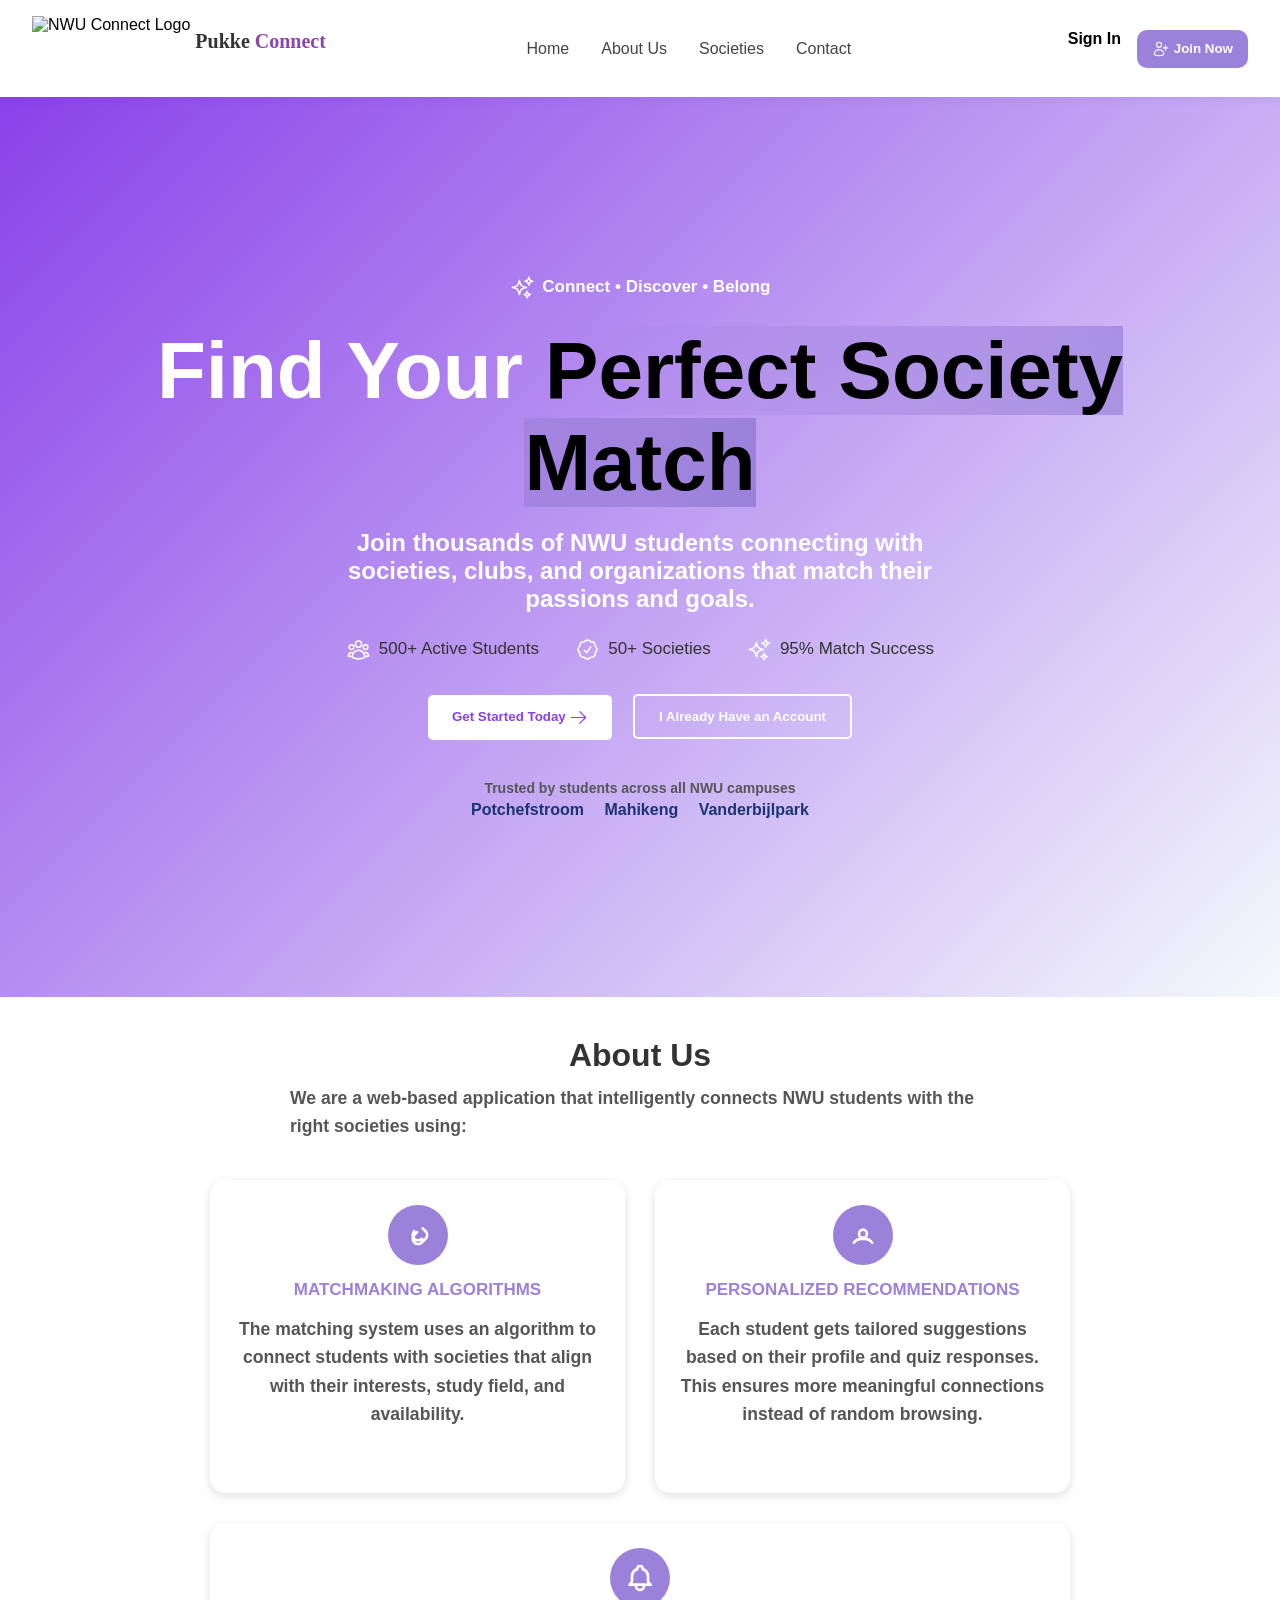
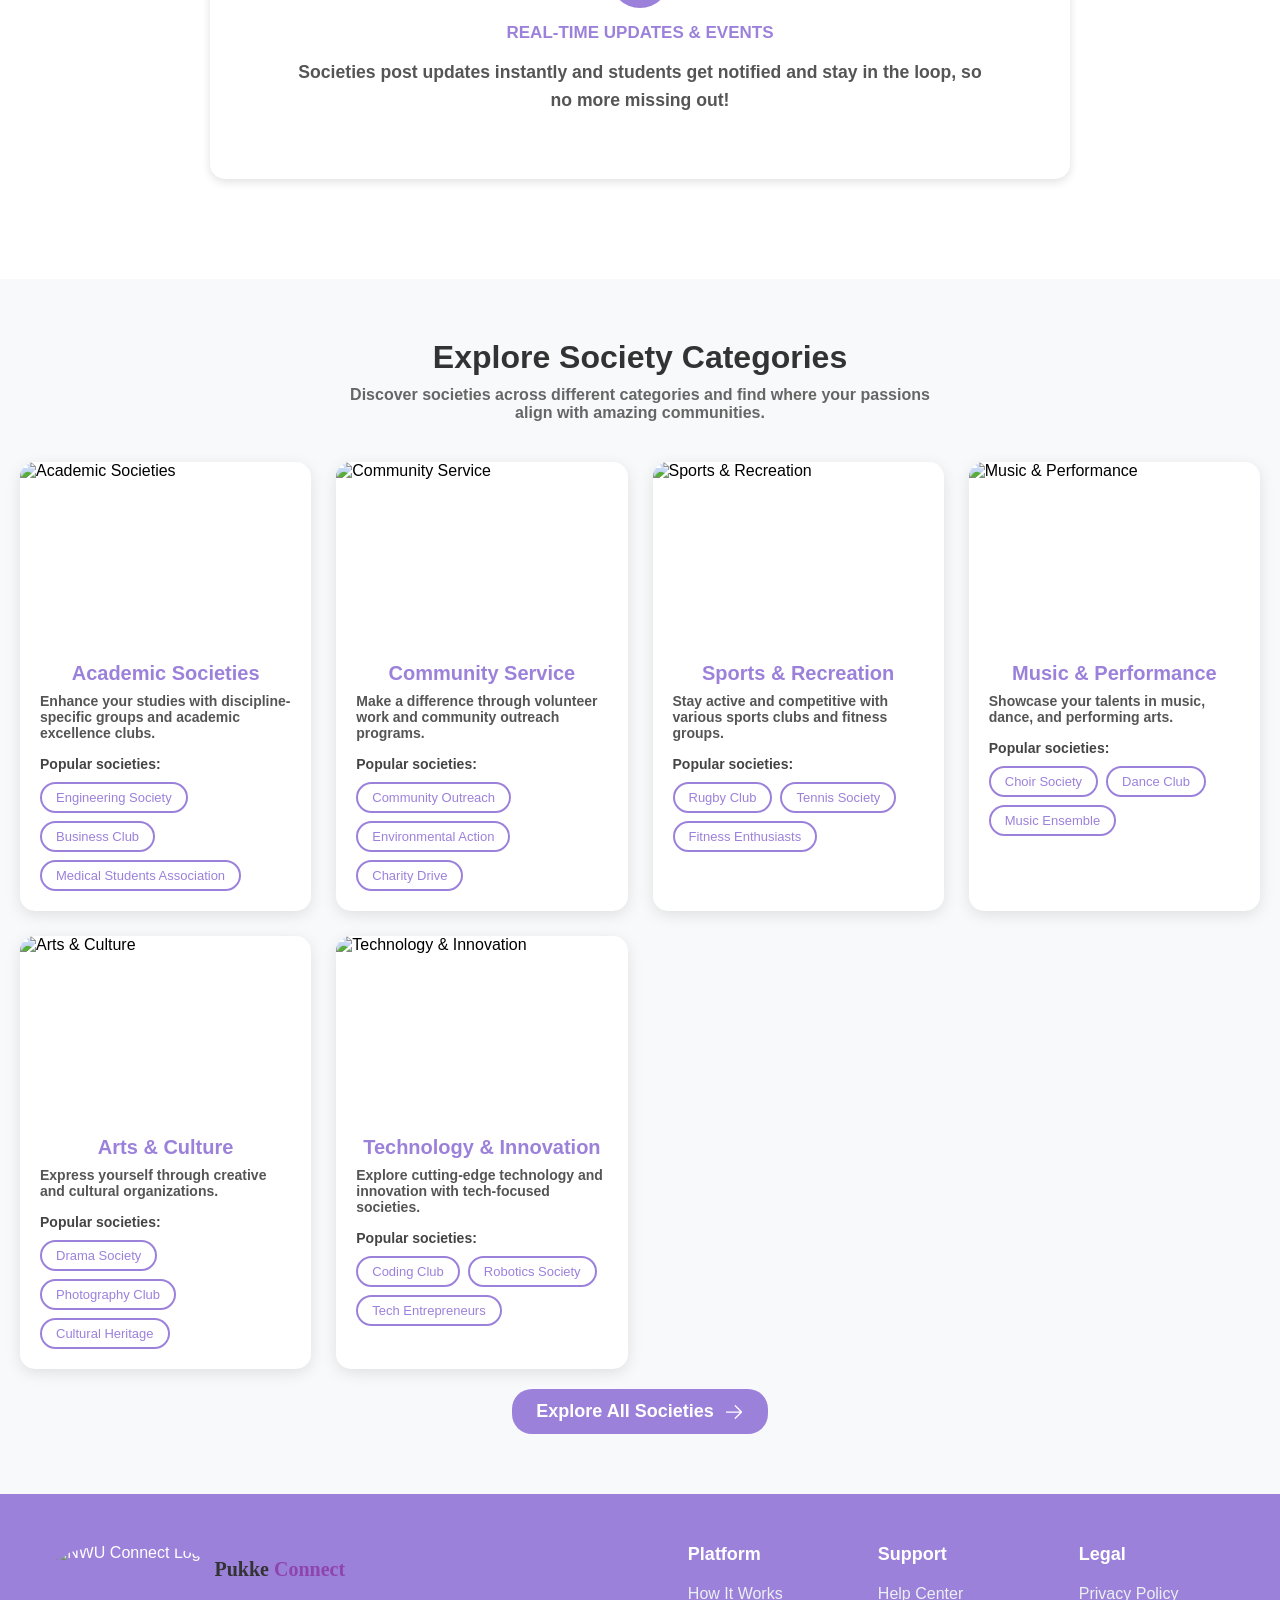
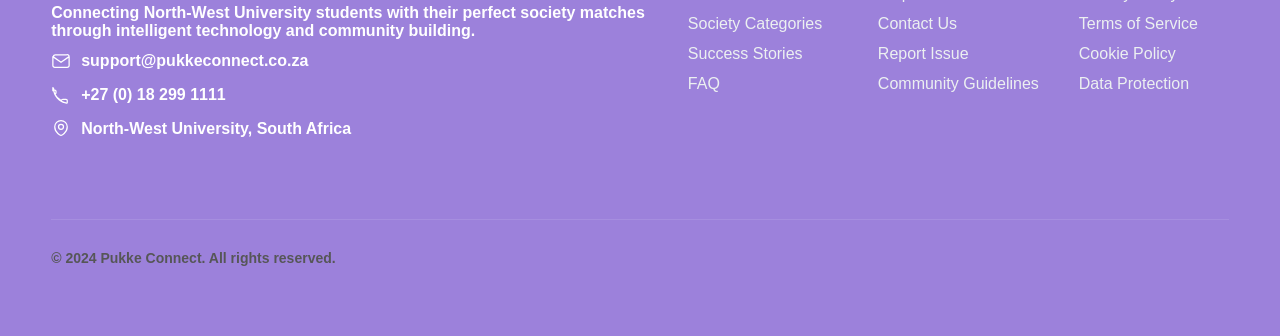
==== landingPage.html @ 00e5fcb5 "Add files via upload" ====
<!DOCTYPE html>
<html lang="en">
<head>
  <meta charset="UTF-8">
  <title>Pukke Connect</title>
  <link rel="stylesheet" href="landingPage.css">
  <script defer src="script.js"></script>
  <link rel="stylesheet" href="https://cdnjs.cloudflare.com/ajax/libs/font-awesome/6.4.0/css/all.min.css">


</head>
<body>
    <!-- ===== Top Navigation Bar ===== -->
    <header class="navbar">
    <div class="logo">
        <img src="C:\Users\Sphesihle Sikhosana\Documents\PukkeConnect[]\Images\nwu logo.PNG" 
            alt="NWU Connect Logo" class="logo-img">
        <span class="logo-text">Pukke <span class="highlight">Connect</span></span>
    </div>

    <nav>
        <a href="#hero">Home</a>
        <a href="#about-us">About Us</a>
        <a href="#societies-section">Societies</a>
        <a href="#footer">Contact</a>
    </nav>

    <div class="auth-links">
        <a href="#" id="signInBtn">Sign In</a>
        <button id="joinNowBtn">
        <svg xmlns="http://www.w3.org/2000/svg" fill="none" viewBox="0 0 24 24"
            stroke-width="1.5" stroke="currentColor" class="join-icon">
            <path stroke-linecap="round" stroke-linejoin="round"
                d="M18 7.5v3m0 0v3m0-3h3m-3 0h-3m-2.25-4.125a3.375 3.375 0 1 1-6.75 0
                    3.375 3.375 0 0 1 6.75 0ZM3 19.235v-.11a6.375 6.375 0 0 1 12.75 0v.109A12.318
                    12.318 0 0 1 9.374 21c-2.331 0-4.512-.645-6.374-1.766Z" />
        </svg>
        Join Now
        </button>
    </div>
    <!-- Hamburger Menu Icon -->
        <button class="menu-toggle" aria-label="Open Menu">
        <svg xmlns="http://www.w3.org/2000/svg" fill="none" viewBox="0 0 24 24"
            stroke-width="1.5" stroke="currentColor" class="hamburger-icon">
            <path stroke-linecap="round" stroke-linejoin="round" 
                d="M3.75 5.25h16.5m-16.5 4.5h16.5m-16.5 4.5h16.5" />
        </svg>
        </button>
    </header>


  <!-- ===== Hero Section ===== -->
  <section class="hero" id ="hero">
    <p class="tagline"><span class ="home-icon"><svg xmlns="http://www.w3.org/2000/svg" fill="none" viewBox="0 0 24 24" stroke-width="1.5" stroke="currentColor">
        <path stroke-linecap="round" stroke-linejoin="round" d="M9.813 15.904 9 18.75l-.813-2.846a4.5 4.5 0 0 0-3.09-3.09L2.25 12l2.846-.813a4.5 4.5 0 0 0 3.09-3.09L9 5.25l.813 2.846a4.5 4.5 0 0 0 3.09 3.09L15.75 12l-2.846.813a4.5 4.5 0 0 0-3.09 3.09ZM18.259 8.715 18 9.75l-.259-1.035a3.375 3.375 0 0 0-2.455-2.456L14.25 6l1.036-.259a3.375 3.375 0 0 0 2.455-2.456L18 2.25l.259 1.035a3.375 3.375 0 0 0 2.456 2.456L21.75 6l-1.035.259a3.375 3.375 0 0 0-2.456 2.456ZM16.894 20.567 16.5 21.75l-.394-1.183a2.25 2.25 0 0 0-1.423-1.423L13.5 18.75l1.183-.394a2.25 2.25 0 0 0 1.423-1.423l.394-1.183.394 1.183a2.25 2.25 0 0 0 1.423 1.423l1.183.394-1.183.394a2.25 2.25 0 0 0-1.423 1.423Z" />
        </svg> Connect • Discover • Belong</p>
    <h1><span class="green">Find Your</span> <span class="gradient">Perfect Society Match</span></h1>
    <p class="subtext">Join thousands of NWU students connecting with societies, clubs, and organizations that match their passions and goals.</p>

    <div class="stats">
        <span class = "home-icon"><svg xmlns="http://www.w3.org/2000/svg" fill="none" viewBox="0 0 24 24" stroke-width="1.5" stroke="currentColor" >
        <path stroke-linecap="round" stroke-linejoin="round" d="M18 18.72a9.094 9.094 0 0 0 3.741-.479 3 3 0 0 0-4.682-2.72m.94 3.198.001.031c0 .225-.012.447-.037.666A11.944 11.944 0 0 1 12 21c-2.17 0-4.207-.576-5.963-1.584A6.062 6.062 0 0 1 6 18.719m12 0a5.971 5.971 0 0 0-.941-3.197m0 0A5.995 5.995 0 0 0 12 12.75a5.995 5.995 0 0 0-5.058 2.772m0 0a3 3 0 0 0-4.681 2.72 8.986 8.986 0 0 0 3.74.477m.94-3.197a5.971 5.971 0 0 0-.94 3.197M15 6.75a3 3 0 1 1-6 0 3 3 0 0 1 6 0Zm6 3a2.25 2.25 0 1 1-4.5 0 2.25 2.25 0 0 1 4.5 0Zm-13.5 0a2.25 2.25 0 1 1-4.5 0 2.25 2.25 0 0 1 4.5 0Z" />
        </svg>
        500+ Active Students</span>

        <span class = "home-icon"><svg xmlns="http://www.w3.org/2000/svg" fill="none" viewBox="0 0 24 24" stroke-width="1.5" stroke="currentColor" >
        <path stroke-linecap="round" stroke-linejoin="round" d="M9 12.75 11.25 15 15 9.75M21 12c0 1.268-.63 2.39-1.593 3.068a3.745 3.745 0 0 1-1.043 3.296 3.745 3.745 0 0 1-3.296 1.043A3.745 3.745 0 0 1 12 21c-1.268 0-2.39-.63-3.068-1.593a3.746 3.746 0 0 1-3.296-1.043 3.745 3.745 0 0 1-1.043-3.296A3.745 3.745 0 0 1 3 12c0-1.268.63-2.39 1.593-3.068a3.745 3.745 0 0 1 1.043-3.296 3.746 3.746 0 0 1 3.296-1.043A3.746 3.746 0 0 1 12 3c1.268 0 2.39.63 3.068 1.593a3.746 3.746 0 0 1 3.296 1.043 3.746 3.746 0 0 1 1.043 3.296A3.745 3.745 0 0 1 21 12Z" />
        </svg>
        50+ Societies</span>

        <span class ="home-icon"><svg xmlns="http://www.w3.org/2000/svg" fill="none" viewBox="0 0 24 24" stroke-width="1.5" stroke="currentColor" >
        <path stroke-linecap="round" stroke-linejoin="round" d="M9.813 15.904 9 18.75l-.813-2.846a4.5 4.5 0 0 0-3.09-3.09L2.25 12l2.846-.813a4.5 4.5 0 0 0 3.09-3.09L9 5.25l.813 2.846a4.5 4.5 0 0 0 3.09 3.09L15.75 12l-2.846.813a4.5 4.5 0 0 0-3.09 3.09ZM18.259 8.715 18 9.75l-.259-1.035a3.375 3.375 0 0 0-2.455-2.456L14.25 6l1.036-.259a3.375 3.375 0 0 0 2.455-2.456L18 2.25l.259 1.035a3.375 3.375 0 0 0 2.456 2.456L21.75 6l-1.035.259a3.375 3.375 0 0 0-2.456 2.456ZM16.894 20.567 16.5 21.75l-.394-1.183a2.25 2.25 0 0 0-1.423-1.423L13.5 18.75l1.183-.394a2.25 2.25 0 0 0 1.423-1.423l.394-1.183.394 1.183a2.25 2.25 0 0 0 1.423 1.423l1.183.394-1.183.394a2.25 2.25 0 0 0-1.423 1.423Z" />
        </svg>
        95% Match Success</span>
    </div>

    <div class="cta-buttons">
        <button id="getStartedBtn">Get Started Today <span class ="button-icon"><svg xmlns="http://www.w3.org/2000/svg" fill="none" viewBox="0 0 24 24" stroke-width="1.5" stroke="currentColor" >
        <path stroke-linecap="round" stroke-linejoin="round" d="M13.5 4.5 21 12m0 0-7.5 7.5M21 12H3" />
        </svg>
        </span></button>
      <button id="haveAccountBtn" class="outline">I Already Have an Account</button>
    </div>

    <div class="campus-trust">
      <p>Trusted by students across all NWU campuses</p>
      <div class="campuses">
        <span>Potchefstroom</span>
        <span>Mahikeng</span>
        <span>Vanderbijlpark</span>
      </div>
    </div>
  </section>

  <!-- ===== Modal for Sign Up ===== -->
  <div class="modal" id="signupModal">
    <div class="modal-content">
      <span class="close-btn">&times;</span>
        <div class="logo">
            <img src="C:\Users\Sphesihle Sikhosana\Documents\PukkeConnect[]\Images\nwu logo.PNG" alt="NWU Connect Logo" class="logo-img">
            <span class="logo-text">Pukke <span class="highlight">Connect</span></span>
        </div>
        
      <div class="tabs">
        <button class="tab active" data-tab="studentForm">Student</button>
        <button class="tab" data-tab="adminForm">Society Admin</button>
      </div>

      <!-- Student Form -->
      <form id="studentForm" class="form-section active">
        <p>First Name</p>
        <input type="text" placeholder="Kamogelo" required>
        <p>Last Name</p>
        <input type="text" placeholder="Sikhosana" required>
        <p>NWU Email</p>
        <input type="email" placeholder="kamo.sikhosana@mynwu.ac.za" required>
        <p>Student Number</p>
        <input type="text" placeholder="123456" required>
        <p>Field of Study</p>
        <select required>
          <option disabled selected>Select your field</option>
          <option>Computer Science</option>
          <option>Education</option>
          <!-- Add more -->
        </select>
        <p>Campus</p>
        <select required>
          <option disabled selected>Select your campus</option>
          <option>Potchefstroom</option>
          <option>Mahikeng</option>
          <option>Vanderbijlpark</option>
        </select>
        <p>Password</p>
        <input type="password" placeholder="Create a strong password" required>
        <button type="submit" class="form-btn">Create Account</button>
        <p class="bottom-text">Already have an account? <a href="#">Sign in here</a></p>
      </form>

      <!-- Society Admin Form -->
      <form id="adminForm" class="form-section">
        <p>Society/Organization Name</p>
        <input type="text" placeholder="e.g NWU Debate Society" required>
        <p>Your Full Name</p>
        <input type="text" placeholder="Jane Smith" required>
        <p>Official Email</p>
        <input type="email" placeholder="admin@society.nwu.ac.za" required>
        <p>Your Position</p>
        <input type="text" placeholder="e.g President, Secretary" required>
        <p>Society Category</p>
        <select required>
          <option disabled selected>Select category</option>
          <option>Academic</option>
          <option>Technology</option>
          <!-- Add more -->
        </select>
        <p>Brief Description</p>
        <textarea placeholder="Tell us about your society..." rows="4"></textarea>
        <p>Password</p>
        <input type="password" placeholder="Create a strong password" required>
        <button type="submit" class="form-btn">Create Account</button>
        <p class="bottom-text">Already have an account? <a href="#">Sign in here</a></p>
      </form>
        </div>
    </div>

    <!-- ===== Modal for Sign In ===== -->
    <div class="modal" id="loginModal">
        <div class="modal-content">
            <span class="close-btn">&times;</span>

            <!-- Logo -->
            <div class="logo">
            <img src="C:\Users\Sphesihle Sikhosana\Documents\PukkeConnect[]\Images\nwu logo.PNG" 
                alt="NWU Connect Logo" class="logo-img">
            <span class="logo-text">Pukke <span class="highlight">Connect</span></span>
            </div>

            <!-- Login Form -->
            <form id="loginForm" class="form-section active">
            <p>Email Address</p>
            <input type="email" placeholder="you@example.com" required>

            <p>Password</p>
            <input type="password" placeholder="Enter your password" required>
            <div class="forgot-password">
                <a href="#" id="forgotPasswordLink">Forgot Password?</a>
            </div>
            <button type="submit" class="form-btn">Sign In</button>

            <p class="bottom-text">
                Don’t have an account? <a href="#" id="openSignup">Sign up here</a>
            </p>
           
            </form>
        </div>
    </div>

    <!--ABOUT US SECTION-->
    <section id="about-us">
        <h2>About Us</h2>
        
        <p>
            We are a web-based application that intelligently connects NWU students with the right societies using:
        </p>

        <div class="cards-list">
        <div class="card">
            <div class="icon-wrapper">
            <!-- Heroicon: Puzzle Piece -->
            <svg xmlns="http://www.w3.org/2000/svg" fill="none" viewBox="0 0 24 24" stroke-width="2" stroke="currentColor" class="card-icon">
                <path stroke-linecap="round" stroke-linejoin="round" d="M14.828 14.828a4 4 0 01-5.656-5.656m6.364-2.121l2.121 2.121a4 4 0 010 5.656l-2.828 2.828a4 4 0 01-5.656-5.656l2.121-2.121" />
            </svg>
            </div>
            <h3>MATCHMAKING ALGORITHMS</h3>
            <p>The matching system uses an algorithm to connect students with societies that align with their interests, study field, and availability.</p>
        </div>

        <div class="card">
            <div class="icon-wrapper">
            <!-- Heroicon: User Circle -->
            <svg xmlns="http://www.w3.org/2000/svg" fill="none" viewBox="0 0 24 24" stroke-width="2" stroke="currentColor" class="card-icon">
                <path stroke-linecap="round" stroke-linejoin="round" d="M5.121 17.804A7.5 7.5 0 0112 15a7.5 7.5 0 016.879 2.804M15 11a3 3 0 11-6 0 3 3 0 016 0z" />
            </svg>
            </div>
            <h3>PERSONALIZED RECOMMENDATIONS</h3>
            <p>Each student gets tailored suggestions based on their profile and quiz responses. This ensures more meaningful connections instead of random browsing.</p>
        </div>

        <div class="card">
            <div class="icon-wrapper">
            <!-- Heroicon: Bell Alert -->
            <svg xmlns="http://www.w3.org/2000/svg" fill="none" viewBox="0 0 24 24" stroke-width="2" stroke="currentColor" class="card-icon">
                <path stroke-linecap="round" stroke-linejoin="round" d="M15 17h5l-1.405-1.405A2.032 2.032 0 0118 14.158V11a6.002 6.002 0 00-4-5.659V5a2 2 0 10-4 0v.341C7.67 6.165 6 8.388 6 11v3.159c0 .538-.214 1.055-.595 1.436L4 17h5m6 0v1a3 3 0 11-6 0v-1m6 0H9" />
            </svg>
            </div>
            <h3>REAL-TIME UPDATES & EVENTS</h3>
            <p>Societies post updates instantly and students get notified and stay in the loop, so no more missing out!</p>
        </div>
        </div>
    </section>


    <!--SOCIETIES SECTION-->
    <section class="societies-section" id ="societies-section">
        <div class="section-header">
            <h1>Explore Society Categories</h1>
            <p>Discover societies across different categories and find where your passions align with amazing communities.</p>
        </div>
        
        <div class="categories-container">
            <!-- Academic Societies -->
            <div class="category-card">
                <img src="https://images.unsplash.com/photo-1434030216411-0b793f4b4173?ixlib=rb-1.2.1&auto=format&fit=crop&w=500&q=80" alt="Academic Societies" class="category-image">
                <div class="category-content">
                    <h2>Academic Societies</h2>
                    <p>Enhance your studies with discipline-specific groups and academic excellence clubs.</p>
                    
                    <h3>Popular societies:</h3>
                    <ul class="popular-societies">
                        <li>Engineering Society</li>
                        <li>Business Club</li>
                        <li>Medical Students Association</li>
                    </ul>
                </div>
            </div>
            
            <!-- Community Service -->
            <div class="category-card">
                <img src="https://images.unsplash.com/photo-1521791136064-7986c2920216?ixlib=rb-1.2.1&auto=format&fit=crop&w=500&q=60" alt="Community Service" class="category-image">
                <div class="category-content">
                    <h2>Community Service</h2>
                    <p>Make a difference through volunteer work and community outreach programs.</p>
                    
                    <h3>Popular societies:</h3>
                    <ul class="popular-societies">
                        <li>Community Outreach</li>
                        <li>Environmental Action</li>
                        <li>Charity Drive</li>
                    </ul>
                </div>
            </div>
            
            <!-- Sports & Recreation -->
            <div class="category-card">
                <img src="https://images.unsplash.com/photo-1547347298-4074fc3086f0?ixlib=rb-1.2.1&auto=format&fit=crop&w=500&q=60" alt="Sports & Recreation" class="category-image">
                <div class="category-content">
                    <h2>Sports & Recreation</h2>
                    <p>Stay active and competitive with various sports clubs and fitness groups.</p>
                    
                    <h3>Popular societies:</h3>
                    <ul class="popular-societies">
                        <li>Rugby Club</li>
                        <li>Tennis Society</li>
                        <li>Fitness Enthusiasts</li>
                    </ul>
                </div>
            </div>
            
            <!-- Music & Performance -->
            <div class="category-card">
                <img src="https://images.unsplash.com/photo-1511671782779-c97d3d27a1d4?ixlib=rb-1.2.1&auto=format&fit=crop&w=500&q=60" alt="Music & Performance" class="category-image">
                <div class="category-content">
                    <h2>Music & Performance</h2>
                    <p>Showcase your talents in music, dance, and performing arts.</p>
                    
                    <h3>Popular societies:</h3>
                    <ul class="popular-societies">
                        <li>Choir Society</li>
                        <li>Dance Club</li>
                        <li>Music Ensemble</li>
                    </ul>
                </div>
            </div>
            
            <!-- Arts & Culture -->
            <div class="category-card">
                <img src="https://images.unsplash.com/photo-1460661419201-fd4cecdf8a8b?ixlib=rb-1.2.1&auto=format&fit=crop&w=500&q=60" alt="Arts & Culture" class="category-image">
                <div class="category-content">
                    <h2>Arts & Culture</h2>
                    <p>Express yourself through creative and cultural organizations.</p>
                    
                    <h3>Popular societies:</h3>
                    <ul class="popular-societies">
                        <li>Drama Society</li>
                        <li>Photography Club</li>
                        <li>Cultural Heritage</li>
                    </ul>
                </div>
            </div>
            
            <!-- Technology & Innovation -->
            <div class="category-card">
                <img src="https://images.unsplash.com/photo-1518770660439-4636190af475?ixlib=rb-1.2.1&auto=format&fit=crop&w=500&q=60" alt="Technology & Innovation" class="category-image">
                <div class="category-content">
                    <h2>Technology & Innovation</h2>
                    <p>Explore cutting-edge technology and innovation with tech-focused societies.</p>
                    
                    <h3>Popular societies:</h3>
                    <ul class="popular-societies">
                        <li>Coding Club</li>
                        <li>Robotics Society</li>
                        <li>Tech Entrepreneurs</li>
                    </ul>
                </div>
            </div>
        </div>
        
        <!--Explore All Societies Button-->
        <!--Button Also Opens SignUp Modal When Clicked-->
        <div class="button-container">
                    <button id="exploreBtn">
                Explore All Societies
                <span class="button-icon">
                    <svg xmlns="http://www.w3.org/2000/svg" fill="none" viewBox="0 0 24 24" stroke-width="1.5" stroke="currentColor">
                    <path stroke-linecap="round" stroke-linejoin="round" d="M13.5 4.5 21 12m0 0-7.5 7.5M21 12H3" />
                    </svg>
                </span>
            </button>
        </div>


        
    </section>
    <!--FOOTER SECTION-->
    <footer class="footer" id="footer">
        <div class="footer-top">
            <div class="footer-brand">
                <div class="custom-logo-container">
                    <img src="C:\Users\Sphesihle Sikhosana\Documents\PukkeConnect[]\Images\nwu logo.PNG" 
                        alt="NWU Connect Logo" class="custom-logo-img">
                    
                    <span class="custom-logo-text">
                        Pukke <span class="custom-highlight">Connect</span>
                    </span>
                    </div>

                <p2>Connecting North-West University students with their perfect society matches through intelligent technology and community building.</p2>
                <div class="contact-info">
                    <p>
                        <svg class="contact-icon" xmlns="http://www.w3.org/2000/svg" fill="none" 
                            viewBox="0 0 24 24" stroke-width="1.5" stroke="currentColor">
                        <path stroke-linecap="round" stroke-linejoin="round" 
                                d="M21.75 6.75v10.5a2.25 2.25 0 01-2.25 2.25H4.5a2.25 2.25 0 01-2.25-2.25V6.75m19.5 0L12 13.5 2.25 6.75m19.5 0A2.25 2.25 0 0018.75 4.5H5.25a2.25 2.25 0 00-2.25 2.25" />
                        </svg>
                        support@pukkeconnect.co.za
                    </p>

                    <p>
                        <svg class="contact-icon" xmlns="http://www.w3.org/2000/svg" fill="none" 
                            viewBox="0 0 24 24" stroke-width="1.5" stroke="currentColor">
                        <path stroke-linecap="round" stroke-linejoin="round" 
                                d="M2.25 6.75C2.25 6.33579 2.58579 6 3 6H4.5a1.5 1.5 0 011.5 1.5v1.379a2.25 2.25 0 01-.66 1.59l-.72.72a17.999 17.999 0 007.44 7.44l.72-.72a2.25 2.25 0 011.59-.66H18a1.5 1.5 0 011.5 1.5V21a.75.75 0 01-.75.75A18.75 18.75 0 013 3.75.75.75 0 012.25 3v3.75z" />
                        </svg>
                        +27 (0) 18 299 1111
                    </p>

                    <p>
                        <svg class="contact-icon" xmlns="http://www.w3.org/2000/svg" fill="none" 
                            viewBox="0 0 24 24" stroke-width="1.5" stroke="currentColor">
                        <path stroke-linecap="round" stroke-linejoin="round" 
                                d="M15 10.5a3 3 0 11-6 0 3 3 0 016 0z" />
                        <path stroke-linecap="round" stroke-linejoin="round" 
                                d="M19.5 10.5c0 7.5-7.5 10.5-7.5 10.5S4.5 18 4.5 10.5a7.5 7.5 0 1115 0z" />
                        </svg>
                        North-West University, South Africa
                    </p>
                    </div>

            </div>
            
            <div class="footer-links">
                <div class="links-column">
                    <h3>Platform</h3>
                    <ul>
                        <li><a href="#">How It Works</a></li>
                        <li><a href="#">Society Categories</a></li>
                        <li><a href="#">Success Stories</a></li>
                        <li><a href="#">FAQ</a></li>
                    </ul>
                </div>
                
                <div class="links-column">
                    <h3>Support</h3>
                    <ul>
                        <li><a href="#">Help Center</a></li>
                        <li><a href="#">Contact Us</a></li>
                        <li><a href="#">Report Issue</a></li>
                        <li><a href="#">Community Guidelines</a></li>
                    </ul>
                </div>
                
                <div class="links-column">
                    <h3>Legal</h3>
                    <ul>
                        <li><a href="#">Privacy Policy</a></li>
                        <li><a href="#">Terms of Service</a></li>
                        <li><a href="#">Cookie Policy</a></li>
                        <li><a href="#">Data Protection</a></li>
                    </ul>
                </div>
            </div>
        </div>
        
        <div class="footer-bottom">
            <div class="copyright">
                <p>© 2024   Pukke Connect. All rights reserved.</p>
            </div>
        </div>
    </footer>

  <!--JS Code -->
<script>
//===Toggle Menu Functionality
document.addEventListener('DOMContentLoaded', function() {
        const menuToggle = document.querySelector('.menu-toggle');
        const nav = document.querySelector('nav');
        
        menuToggle.addEventListener('click', function() {
            nav.classList.toggle('active');
        });
        
        // Close menu when a nav link is clicked (optional)
        document.querySelectorAll('nav a').forEach(link => {
            link.addEventListener('click', () => {
                nav.classList.remove('active');
            });
        });
    });

// ===== Open Modal on Button Click =====
document.getElementById("joinNowBtn").onclick = () => {
  document.getElementById("signupModal").style.display = "flex";
};

document.getElementById("getStartedBtn").onclick = () => {
  document.getElementById("signupModal").style.display = "flex";
};

document.querySelector(".close-btn").onclick = () => {
  document.getElementById("signupModal").style.display = "none";
};

//========= LogIn Modal
// Function to open login modal
function openLoginModal() {
    document.getElementById("loginModal").style.display = "flex";
}
// Sign In link click
document.getElementById("signInBtn").addEventListener("click", function(event) {
    event.preventDefault();
    openLoginModal();
});
// Get modal and close button elements
const loginModal = document.getElementById("loginModal");
const closeBtn = loginModal.querySelector(".close-btn");

// Close modal function
function closeLoginModal() {
  loginModal.style.display = "none";
}

// Close modal when close button is clicked
closeBtn.addEventListener("click", closeLoginModal);

// Optional: Close modal when clicking outside the modal content
window.addEventListener("click", function(event) {
  if (event.target === loginModal) {
    closeLoginModal();
  }
});
// Open login modal when "I Already Have an Account" button is clicked
document.getElementById("haveAccountBtn").addEventListener("click", function(event) {
    event.preventDefault();
    openLoginModal();
});
//Already Have An Account
document.querySelector(".bottom-text a").addEventListener("click", function(event) {
    event.preventDefault();
    openLoginModal();
    // Close signup modal
    const signupModal = document.getElementById("signupModal");
    if (signupModal) {
        signupModal.style.display = "none";
    }
});
//Dont Have An Account
document.getElementById("openSignup").addEventListener("click", function(event) {
    event.preventDefault();
    // Open signup modal
    const signupModal = document.getElementById("signupModal");
    if (signupModal) {
        signupModal.style.display = "flex";
    }
    // Close login modal
    const loginModal = document.getElementById("loginModal");
    if (loginModal) {
        loginModal.style.display = "none";
    }
});






// ===== Tabs for Student / Society Admin =====
const tabs = document.querySelectorAll(".tab");
const forms = document.querySelectorAll(".form-section");

tabs.forEach((tab, index) => {
  tab.addEventListener("click", () => {
    tabs.forEach(t => t.classList.remove("active"));
    forms.forEach(f => f.classList.remove("active"));

    tab.classList.add("active");
    forms[index].classList.add("active");
  });
});

// ===== Explore All Societies Button Functionalitiy =====
document.getElementById("exploreBtn").addEventListener("click", function() {
    document.getElementById("signupModal").style.display = "flex";
});

document.getElementById("closeModal").addEventListener("click", function() {
    document.getElementById("signupModal").style.display = "none";
});


</script>
</body>
</html>
---- landingPage.css ----
/* General Reset */
* {
  margin: 0;
  padding: 0;
  box-sizing: border-box;
  font-family: 'Segoe UI', sans-serif;
}
html {
  scroll-behavior: smooth;
}
/* Navbar */
.navbar {
  position: sticky;
  top: 0;
  z-index: 1000;
  display: flex;
  justify-content: space-between;
  align-items: center;
  padding: 1rem 2rem;
  background: white;
  box-shadow: 0 2px 10px rgba(0,0,0,0.05);
}

.logo {
  display: flex;
  align-items: center;
  justify-content: center;
  margin-bottom:15px;
}

.logo-img {
  height: 50px;
  width: auto;
  margin-right:5px;
}
.logo-text {
    font-family: 'Bodoni MT Poster Compressed', serif;
    font-size: 20px;
    font-weight: bold;
    color: #333;
}

.logo-text .highlight {
    font-family: 'Bodoni MT Poster Compressed', serif;
    color: #8e44ad; 
}


.navbar nav a {
  margin: 0 1rem;
  color: #444;
  text-decoration: none;
}
nav.nav-links {
    display: flex;
    gap: 20px;
  }
  nav.nav-links a {
    text-decoration: none;
    color: #333;
  }

.auth-links a,
.auth-links button {
  margin-left: 1rem;
}

a#signInBtn {
    font-size: 16px;
    font-weight: 600;
    text-decoration: none;
    color: black;
}
a#signInBtn:hover {
  color: #9c81db; 
}
#joinNowBtn{
  background: #9c81db;
  color: white;
  padding: 10px 15px;
  border: none;
  border-radius: 10px;
  cursor: pointer;
  font-weight:600;
  margin-left:1rem;
}
#joinNowBtn .join-icon {
  width: 18px;
  height: 18px;
  stroke: white;
  vertical-align: middle;
}

/* Hide hamburger by default */
.menu-toggle {
  display: none;
  background: none;
  border: none;
  cursor: pointer;
}

.hamburger-icon {
  width: 28px;
  height: 28px;
}

/* Mobile view adjustments */
@media (max-width: 768px) {
    @media (max-width: 768px) {
    nav {
        display: none;
        position: absolute;
        top: 100%;
        left: 0;
        width: 100%;
        background-color: white;
        flex-direction: column;
        padding: 1rem;
        box-shadow: 0 4px 6px rgba(0, 0, 0, 0.1);
    }

    nav.active {
        display: flex;
    }

    nav a {
        padding: 0.5rem 1rem;
        border-bottom: 1px solid #eee;
    }

    .auth-links {
        display: none;
    }

    .menu-toggle {
        display: block;
    }
}


  nav {
    display: none; /* Hide main nav links */
  }

  #signInBtn,
  #joinNowBtn {
    display: none; /* Hide sign in and join now */
  }

  .menu-toggle {
    display: inline-flex; /* Show hamburger icon */
    align-items: center;
    justify-content: center;
  }
}
/* For larger screens */
@media (min-width: 769px) {
    .menu-toggle {
        display: none;
    }
    
    nav {
        display: flex;
    }
    
    .auth-links {
        display: flex;
    }
}


/*End Of Nav Bar */


/* Hero */
.hero {
  height: 100vh; 
  display: flex; 
  flex-direction: column;
  justify-content: center; 
  align-items: center;     
  text-align: center;
  padding: 3rem 1rem;
  background: linear-gradient(135deg, #8a41e9, #f4f9fc);
}

.hero .tagline {
  font-size: 17px;
  color: #ffffff;
  font-weight:600;
}

.hero h1 {
  font-size: 80px;
  margin: 20px;
}

.hero .green {
  color: #ffffff;
}

.hero .gradient {
  background: linear-gradient(to right, #00704a00, #9c81db);
}

/* ICONS STYLING */
.home-icon svg {
  width: 25px;   
  height: 25px;
  stroke: #ffffff;  
  margin-right:3px;
  vertical-align: middle;
}
.button-icon svg {
  width: 19px;   
  height: 19px;
  stroke: #8a41e9;  
  vertical-align: middle;
}

.subtext {
  max-width: 600px;
  margin: 0 auto 1.5rem;
  color: #ffffff;
  font-size:24px;
}

.stats span {
  margin: 0 1rem;
  font-weight: 500;
  color: #333;
  font-size:17px;
}

.cta-buttons {
  margin-top: 1.5rem;
}

.cta-buttons button {
  padding: 0.8rem 1.5rem;
  border-radius: 5px;
  font-weight: 600;
  margin: 0.5rem;
  cursor: pointer;
}

#getStartedBtn {
  background: #ffffff;
  color: #8a41e9;
  gap:6px;
  border: none;
}
#getStartedBtn:hover .button-icon svg {
    transform: translateX(5px); 
}
#getStartedBtn:hover {
    transform: translateY(-2px);
}

.outline {
  border: 2px solid #ffffff;
  background: none;
  color: #ffffff;
}

.campus-trust {
  margin-top: 2rem;
}

.campuses span {
  margin: 0 0.5rem;
  font-weight: 600;
  color: #1a3473;
}

.campuses .active {
  color: #1a3473;
}

/* ===== Modal Styling ===== */
/*SignUP Modal */
.modal {
  position: fixed;
  top: 0; left: 0;
  width: 100%; height: 100%;
  background: rgba(0,0,0,0.5);
  display: none;
  justify-content: center;
  align-items: center;
  z-index: 1000;
}

.modal-content {
  background: white;
  padding: 2rem;
  border-radius: 10px;
  width: 90%;
  max-width: 500px;
  position: relative;
  overflow-y: auto;
  max-height: 90vh;
}
p {
    font-weight: 600;
    font-size: 14px;
    margin-bottom: 5px;
    color:#565657;
}
h2 {
    font-size: 21px;
    font-weight: normal;
    text-align: center;
}
.close-btn {
  position: absolute;
  right: 1rem;
  top: 1rem;
  font-size: 22px;
  cursor: pointer;
}

.tabs {
    display: flex;
    justify-content: space-around;
    margin: 1rem 0;
    background-color: #ebebeb;
    padding: 5px;
    border-radius: 12px;
}

.tab {
  padding: 0.5rem 1rem;
  cursor: pointer;
  border: none;
  background: #eee;
  border-radius: 5px;
  font-weight:600;
}

.tab.active {
  background: #9c81db;
  color: white;
  padding-right: 60px;
  padding-left: 60px;
}

.form-section {
  display: none;
  flex-direction: column;
}

.form-section.active {
  display: flex;
}

form input,
form select,
form textarea {
  margin-bottom: 1rem;
  padding: 0.7rem;
  width: 100%;
  border: 1px solid #ccc;
  border-radius: 12px;
}

.form-btn {
  padding: 0.8rem;
  background: #9c81db;
  color: white;
  border: none;
  border-radius: 12px;
  font-weight: bold;
  cursor: pointer;
}
a {
    text-decoration: none;
    color: #8a41e9;
}
.bottom-text {
  font-size: 0.85rem;
  margin-top: 1rem;
  text-align: center;
}

/*SignIn Modal */
/* Reuse existing modal styles */
#loginModal {
  position: fixed;
  top: 0; left: 0;
  width: 100%; height: 100%;
  background: rgba(0,0,0,0.5);
  display: none;
  justify-content: center;
  align-items: center;
  z-index: 1000;
}

#loginModal .modal-content {
  background: white;
  padding: 2rem;
  border-radius: 10px;
  width: 90%;
  max-width: 400px;
  position: relative;
}

#loginModal p {
  font-weight: 600;
  font-size: 14px;
  margin-bottom: 5px;
  color:#565657;
}

#loginModal h2 {
  font-size: 21px;
  font-weight: normal;
  text-align: center;
}

#loginModal .close-btn {
  position: absolute;
  right: 1rem;
  top: 1rem;
  font-size: 22px;
  cursor: pointer;
}

#loginModal form input {
  margin-bottom: 1rem;
  padding: 0.7rem;
  width: 100%;
  border: 1px solid #ccc;
  border-radius: 12px;
}

#loginModal .form-btn {
  padding: 0.8rem;
  background: #9c81db;
  color: white;
  border: none;
  border-radius: 12px;
  font-weight: bold;
  cursor: pointer;
}
.forgot-password {
    text-align: right;
    font-size: 12px;
    font-weight: 600;
    margin-bottom: 10px;
}
#loginModal a {
  text-decoration: none;
  color: #8a41e9;
}

#loginModal .bottom-text {
  font-size: 0.85rem;
  margin-top: 1rem;
  text-align: center;
}

/*ABOUT US SECTION */
#about-us {
  font-family: Arial, sans-serif;
  padding: 40px 20px;
  max-width: 900px;
  margin: auto;
}

#about-us h2 {
  text-align: center;
  font-weight: bold;
  font-size: 32px;
  margin-bottom: 10px;
  color:#333;
}
p1{
  text-align: center;
  font-weight: 700;
  font-size: 40px;
  margin-bottom: 40px;
  color:#565657;
}
#about-us p {
  font-size: 1.1rem;
  line-height: 1.6;
  max-width: 700px;
  margin: 0 auto 40px;
}

.cards-list {
  display: flex;
  flex-wrap: wrap;
  gap: 30px;
  justify-content: center;
  max-width: 900px;
  margin: 0 auto 60px;
}

.card {
  background: #fff;
  box-shadow: 0 3px 10px rgba(0,0,0,0.12);
  border-radius: 15px;
  padding: 25px 20px;
  flex: 1 1 280px;
  text-align: center;
  transition: box-shadow 0.3s ease;
}

.card:hover {
  box-shadow: 0 8px 20px rgba(0,0,0,0.2);
}

.icon-wrapper {
  background: #9c81db;
  width: 60px;
  height: 60px;
  border-radius: 50%;
  margin: 0 auto 15px;
  display: flex;
  align-items: center;
  justify-content: center;
}

.card-icon {
  width: 32px;
  height: 32px;
  stroke: white;
}

.card h3 {
  font-size: 1.25rem;
  font-weight: 700;
  margin-bottom: 12px;
  color: #222;
}

.card p {
  font-size: 1rem;
  line-height: 1.5;
  color: #555;
}

/* Responsive */
@media (max-width: 650px) {
  .cards-list {
    flex-direction: column;
    gap: 25px;
  }
}


#about-us h3 {
  text-align: center;
  font-weight: 600;
  font-size: 17px;
  margin-bottom: 15px;
  color:#9c81db;
}


/*SOCIETIES SECTION */
/* Section Styling */
.societies-section {
  padding: 60px 20px;
  background-color: #f8f9fa;
  font-family: Arial, sans-serif;
}

/* Header */
.section-header {
  text-align: center;
  margin-bottom: 40px;
}

.section-header h1 {
  font-size: 32px;
  font-weight: bold;
  color: #333;
  margin-bottom: 10px;
}

.section-header p {
  color: #666;
  font-size: 16px;
  max-width: 600px;
  margin: 0 auto;
}

/* Categories Container */
.categories-container {
  display: grid;
  grid-template-columns: repeat(auto-fit, minmax(280px, 1fr));
  gap: 25px;
}

/* Category Card */
.category-card {
  background: #fff;
  border-radius: 15px;
  overflow: hidden;
  box-shadow: 0 4px 15px rgba(0,0,0,0.1);
  display: flex;
  flex-direction: column;
  transition: transform 0.3s ease;
}

.category-card:hover {
  transform: translateY(-5px);
}

/* Category Image */
.category-image {
  width: 100%;
  height: 180px;
  object-fit: cover;
}

/* Content */
.category-content {
  padding: 20px;
}

.category-content h2 {
  font-size: 20px;
  font-weight: bold;
  color: #9c81db;
  margin-bottom: 8px;
}

.category-content p {
  color: #555;
  font-size: 14px;
  margin-bottom: 15px;
}

.category-content h3 {
  font-size: 14px;
  color: #444;
  margin-bottom: 10px;
}

/* Popular Societies List */
.popular-societies {
  display: flex;
  flex-wrap: wrap;
  gap: 8px;
  list-style: none;
  padding: 0;
  margin: 0;
}

.popular-societies li {
  background: #fff;
  border: 2px solid #9c81db;
  border-radius: 50px; 
  padding: 6px 14px;
  font-size: 13px;
  color: #9c81db;
  font-weight: 500;
  transition: all 0.3s ease;
  cursor: pointer;
}

.popular-societies li:hover {
  background: #9c81db;
  color: white;
}

/*Explore All Societies Button */
.button-container {
    display: flex;
    justify-content: center;
}
#exploreBtn {
    background-color: #9c81db;
    color: white;
    font-size: 18px;
    font-weight: 600;
    padding: 12px 24px;
    border: none;
    border-radius: 20px;;
    gap: 10px;
    cursor: pointer;
    transition: all 0.3s ease;
    margin-top:20px;
    display: flex;
    justify-content: center;
}

#exploreBtn:hover {
    background-color: #814cc5; 
    transform: translateY(-2px);
}

#exploreBtn .button-icon svg {
    height: 20px;
    width: 20px;
    stroke: white;
    transition: transform 0.3s ease;
}

#exploreBtn:hover .button-icon svg {
    transform: translateX(5px); 
}



/*FOOTER SECTION */
.footer {
            background-color: #9c81db;
            color: white;
            padding: 50px 4%;
            width: 100%;
        }
        
        .footer-top {
            display: flex;
            flex-wrap: wrap;
            justify-content: space-between;
            margin-bottom: 40px;
        }
p2{
    font-weight:600;
}       
        .footer-brand {
            flex: 1;
            min-width: 300px;
            margin-bottom: 30px;
        }
        
        .footer-brand h2 {
            font-size: 24px;
            margin-bottom: 15px;
            color: #3498db;
        }
        
        .footer-brand p {
            max-width: 350px;
            line-height: 1.6;
            margin-bottom: 20px;
        }
        
.contact-info p {
  display: flex;
  align-items: center;
  gap: 10px;
  font-size: 16px;
  margin: 8px 0;
  color:white;
}

.contact-icon {
  width: 20px;
  height: 20px;
  color: #ffffff;
  flex-shrink: 0;
}

        
        .footer-links {
            display: flex;
            flex-wrap: wrap;
            gap: 40px;
        }
        
        .links-column {
            min-width: 150px;
        }
        
.links-column h3 {
    font-size: 18px;
    margin-bottom: 20px;
    color: #ffffff;
}
        
.links-column ul {
    list-style: none;
}
        
.links-column li {
    margin-bottom: 12px;
}
        
.links-column a {
    color: #ecf0f1;
    text-decoration: none;
    transition: color 0.3s;
}
        
.links-column a:hover {
    color:#2c3e50;
}
        
.footer-bottom {
    border-top: 1px solid rgba(255, 255, 255, 0.1);
    padding-top: 30px;
    display: flex;
    flex-wrap: wrap;
    justify-content: space-between;
    align-items: center;
}
        
.copyright {
    margin-bottom: 15px;
}
        
.windows-activate {
    color: rgba(255, 255, 255, 0.6);
    font-size: 14px;
}
 .custom-logo-container {
  display: flex;
  align-items: center;
  justify-content: left;
  margin-bottom:10px;
}

.custom-logo-img {
  height: 50px;
  width: auto;
  margin-right: 5px;
  border-radius: 50%;
}

.custom-logo-text {
  font-family: 'Bodoni MT Poster Compressed', serif;
  font-size: 20px;
  font-weight: bold;
  color: #333;
}

.custom-logo-text .custom-highlight {
  font-family: 'Bodoni MT Poster Compressed', serif;
  color: #8e44ad;
}
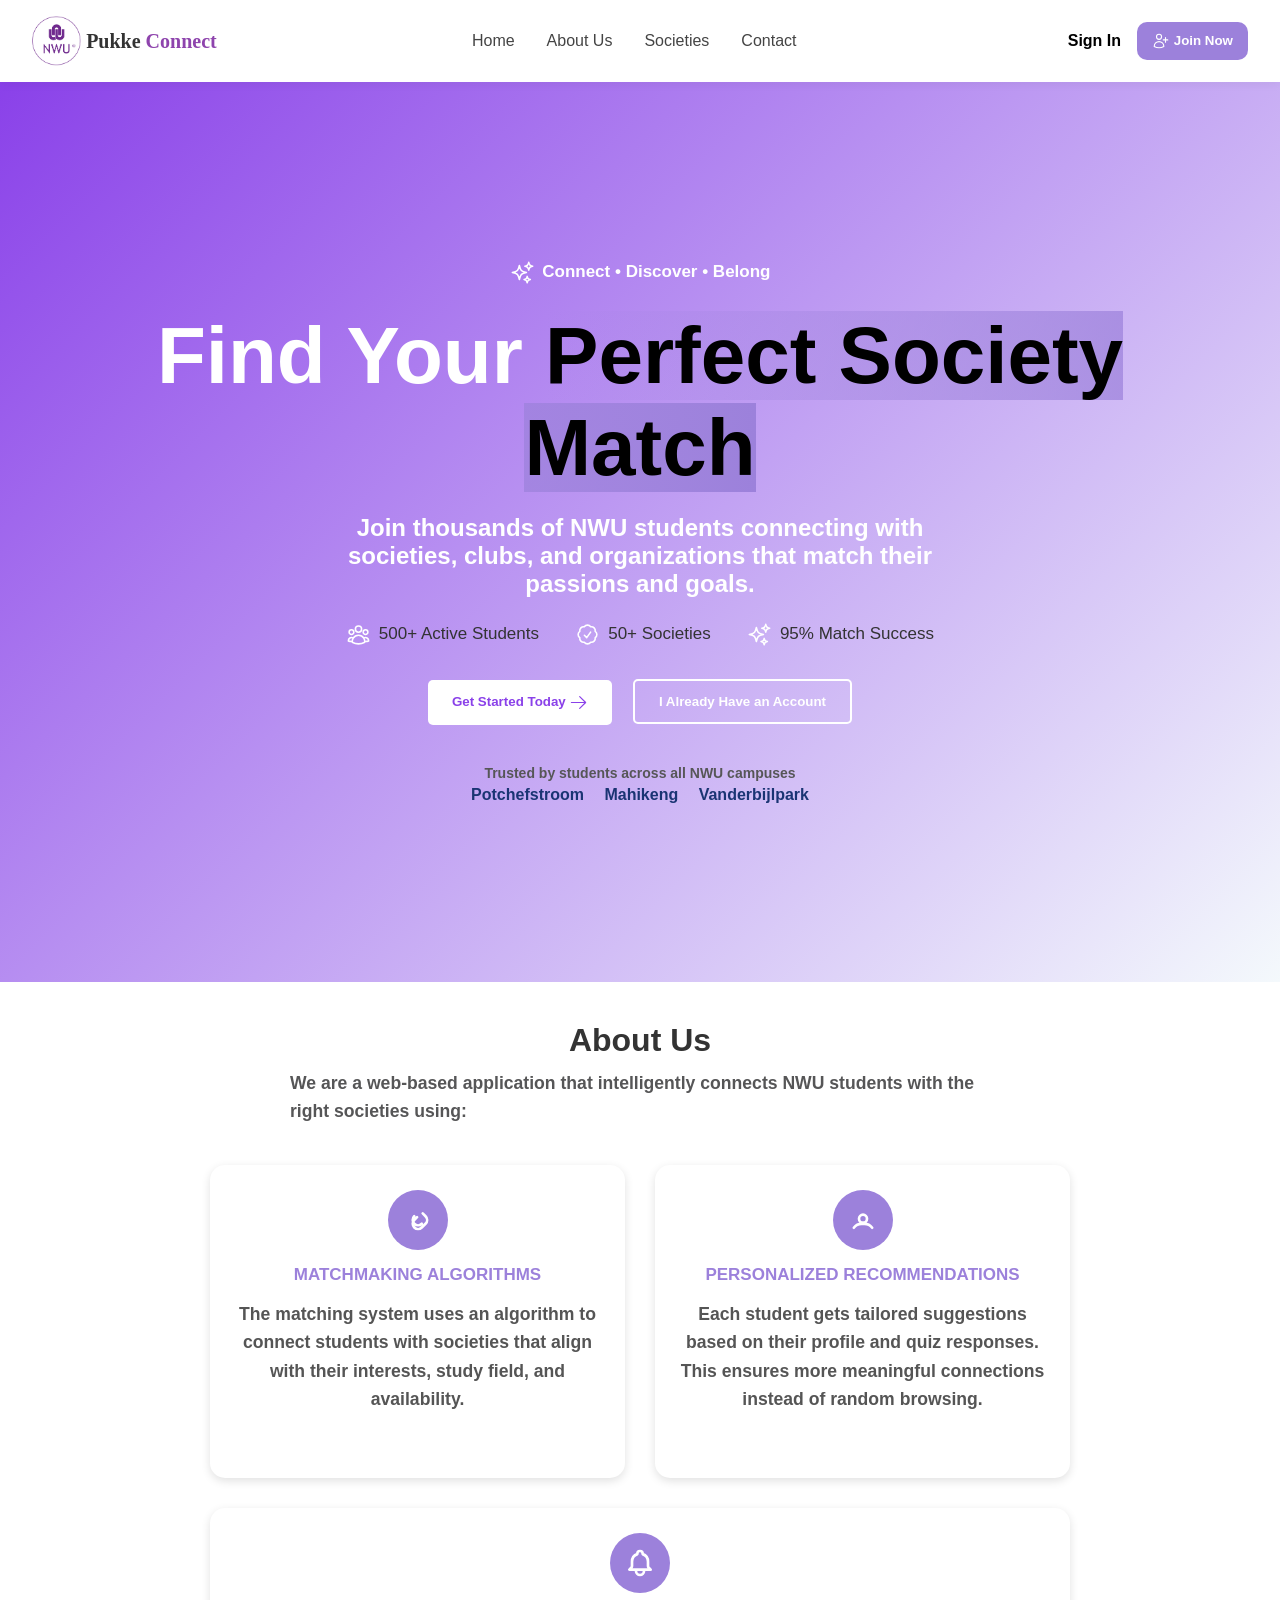
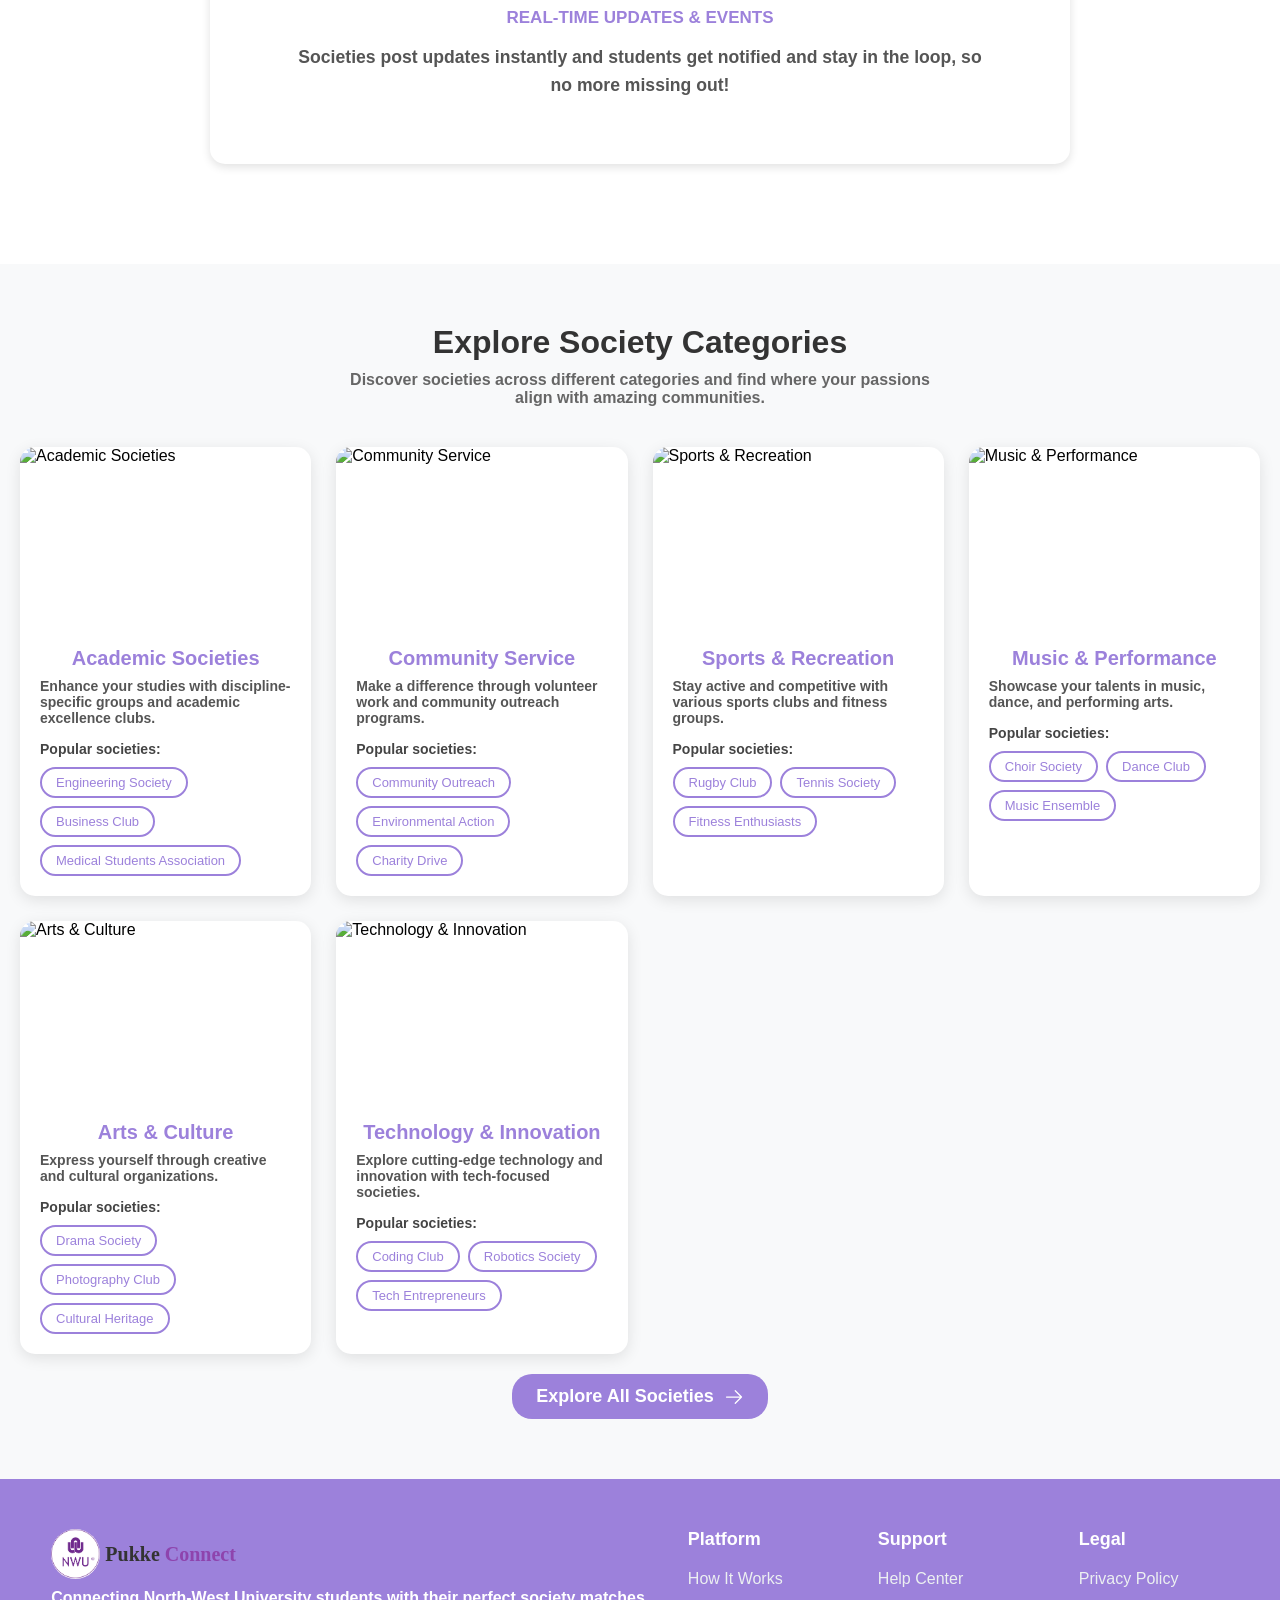
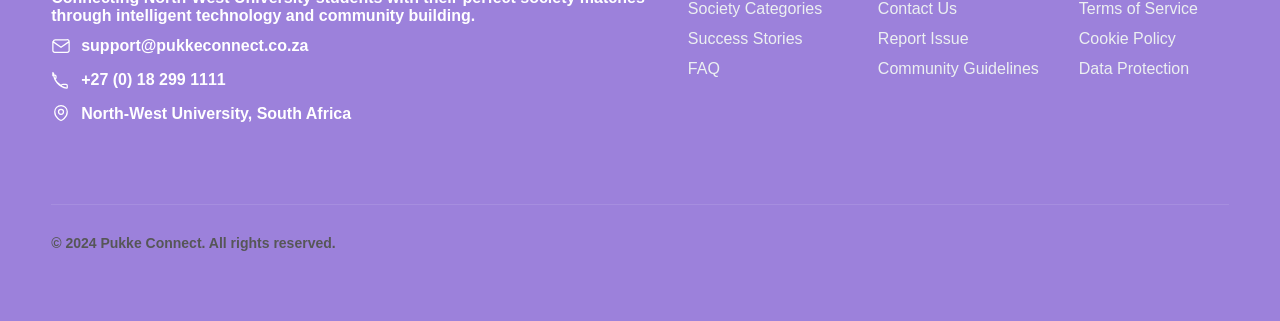
==== commit 5818f9fe: "Add files via upload" ====
--- a/landingPage.html
+++ b/landingPage.html
@@ -13,7 +13,7 @@
     <!-- ===== Top Navigation Bar ===== -->
     <header class="navbar">
     <div class="logo">
-        <img src="C:\Users\Sphesihle Sikhosana\Documents\PukkeConnect[]\Images\nwu logo.PNG" 
+        <img src="nwu logo.PNG" 
             alt="NWU Connect Logo" class="logo-img">
         <span class="logo-text">Pukke <span class="highlight">Connect</span></span>
     </div>
@@ -97,7 +97,7 @@
     <div class="modal-content">
       <span class="close-btn">&times;</span>
         <div class="logo">
-            <img src="C:\Users\Sphesihle Sikhosana\Documents\PukkeConnect[]\Images\nwu logo.PNG" alt="NWU Connect Logo" class="logo-img">
+            <img src="nwu logo.PNG" alt="NWU Connect Logo" class="logo-img">
             <span class="logo-text">Pukke <span class="highlight">Connect</span></span>
         </div>
         
@@ -169,27 +169,27 @@
             <span class="close-btn">&times;</span>
 
             <!-- Logo -->
-            <div class="logo">
-            <img src="C:\Users\Sphesihle Sikhosana\Documents\PukkeConnect[]\Images\nwu logo.PNG" 
-                alt="NWU Connect Logo" class="logo-img">
-            <span class="logo-text">Pukke <span class="highlight">Connect</span></span>
+            <div class="logo2">
+                <img src="nwu logo.PNG" 
+                    alt="NWU Connect Logo" class="logo-img">
+                <span class="logo-text">Pukke <span class="highlight">Connect</span></span>
             </div>
 
             <!-- Login Form -->
             <form id="loginForm" class="form-section active">
-            <p>Email Address</p>
-            <input type="email" placeholder="you@example.com" required>
-
-            <p>Password</p>
-            <input type="password" placeholder="Enter your password" required>
-            <div class="forgot-password">
-                <a href="#" id="forgotPasswordLink">Forgot Password?</a>
-            </div>
-            <button type="submit" class="form-btn">Sign In</button>
-
-            <p class="bottom-text">
-                Don’t have an account? <a href="#" id="openSignup">Sign up here</a>
-            </p>
+                <p>Email Address</p>
+                <input type="email" placeholder="you@example.com" required>
+
+                <p>Password</p>
+                <input type="password" placeholder="Enter your password" required>
+                <div class="forgot-password">
+                    <a href="#" id="forgotPasswordLink">Forgot Password?</a>
+                </div>
+                <button type="submit" class="form-btn">Sign In</button>
+
+                <p class="bottom-text">
+                    Don’t have an account? <a href="#" id="openSignup">Sign up here</a>
+                </p>
            
             </form>
         </div>
@@ -366,7 +366,7 @@
         <div class="footer-top">
             <div class="footer-brand">
                 <div class="custom-logo-container">
-                    <img src="C:\Users\Sphesihle Sikhosana\Documents\PukkeConnect[]\Images\nwu logo.PNG" 
+                    <img src="nwu logo.PNG" 
                         alt="NWU Connect Logo" class="custom-logo-img">
                     
                     <span class="custom-logo-text">
--- a/landingPage.css
+++ b/landingPage.css
@@ -25,7 +25,13 @@
   display: flex;
   align-items: center;
   justify-content: center;
-  margin-bottom:15px;
+  margin-bottom:0px;
+}
+.logo2 {
+  display: flex;
+  align-items: center;
+  justify-content: center;
+  margin-bottom:20px;
 }
 
 .logo-img {
@@ -70,6 +76,7 @@
     font-weight: 600;
     text-decoration: none;
     color: black;
+    margin-top:10px;
 }
 a#signInBtn:hover {
   color: #9c81db; 
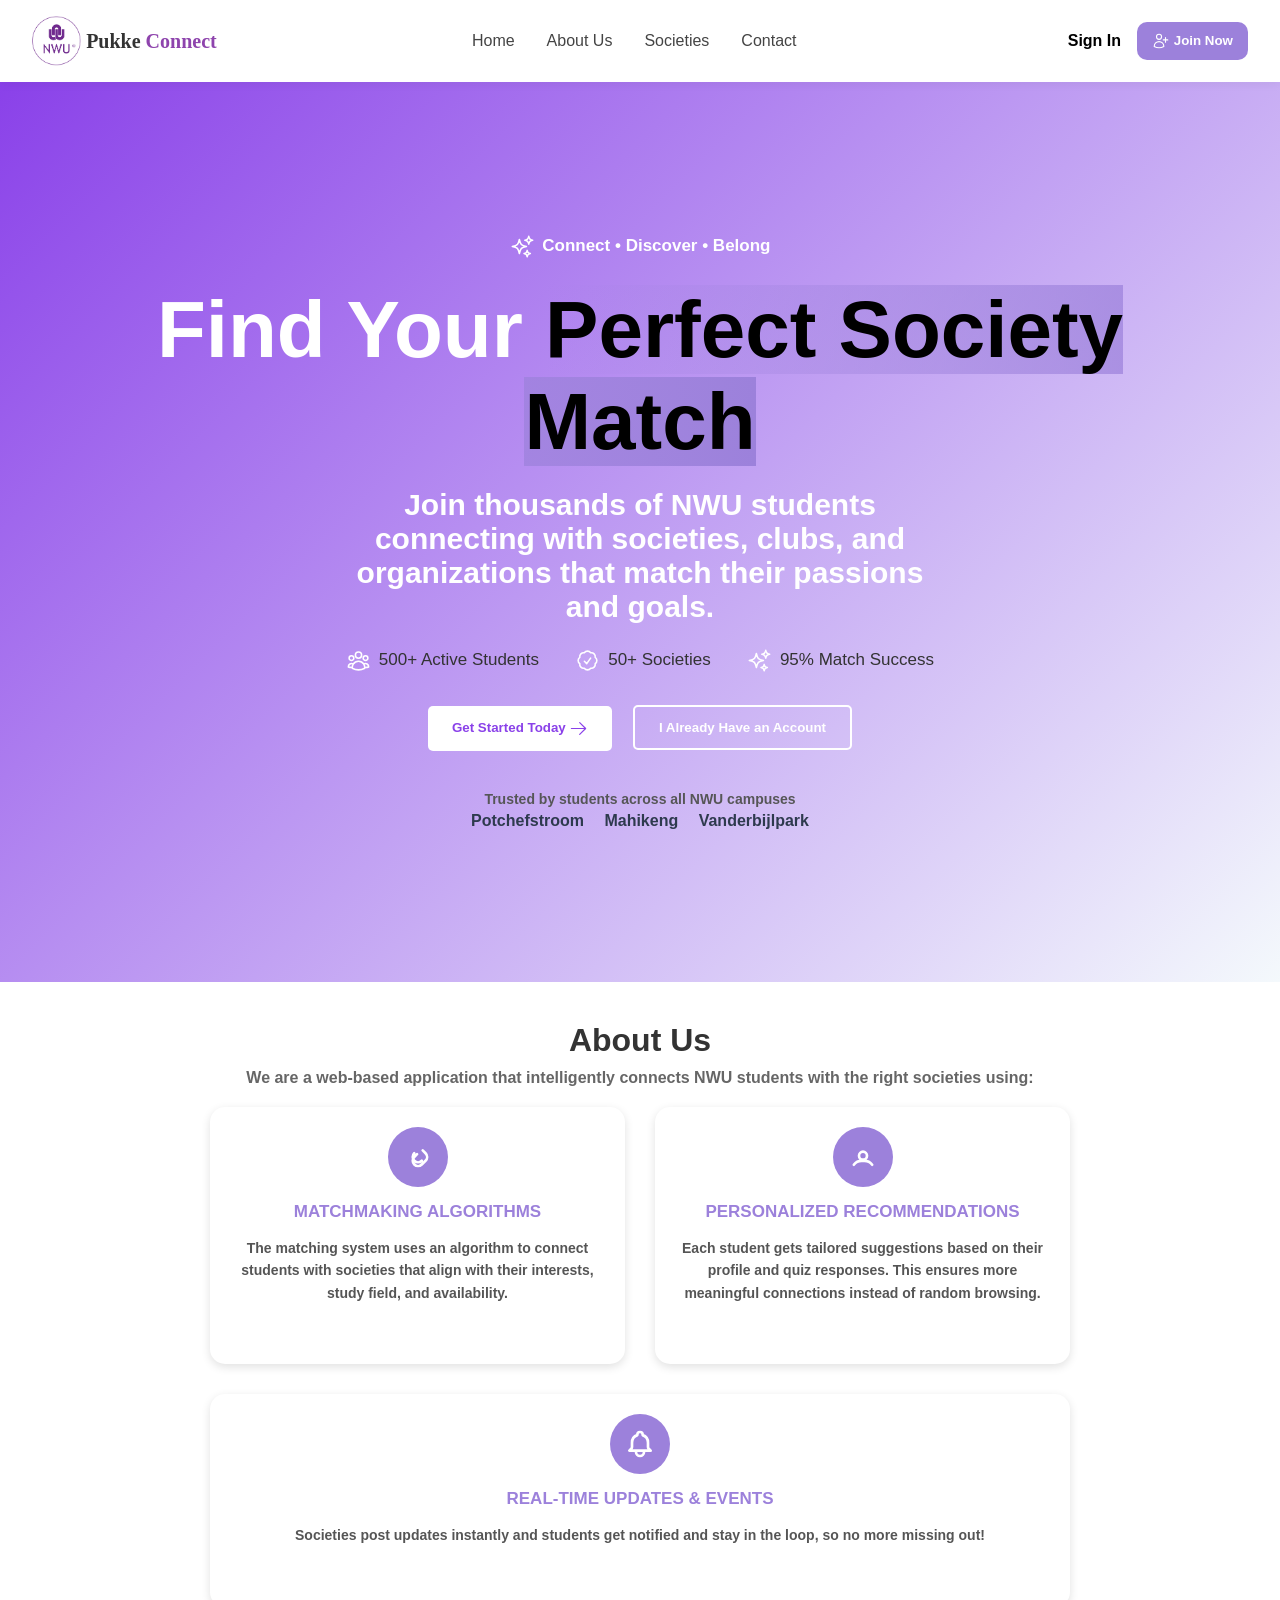
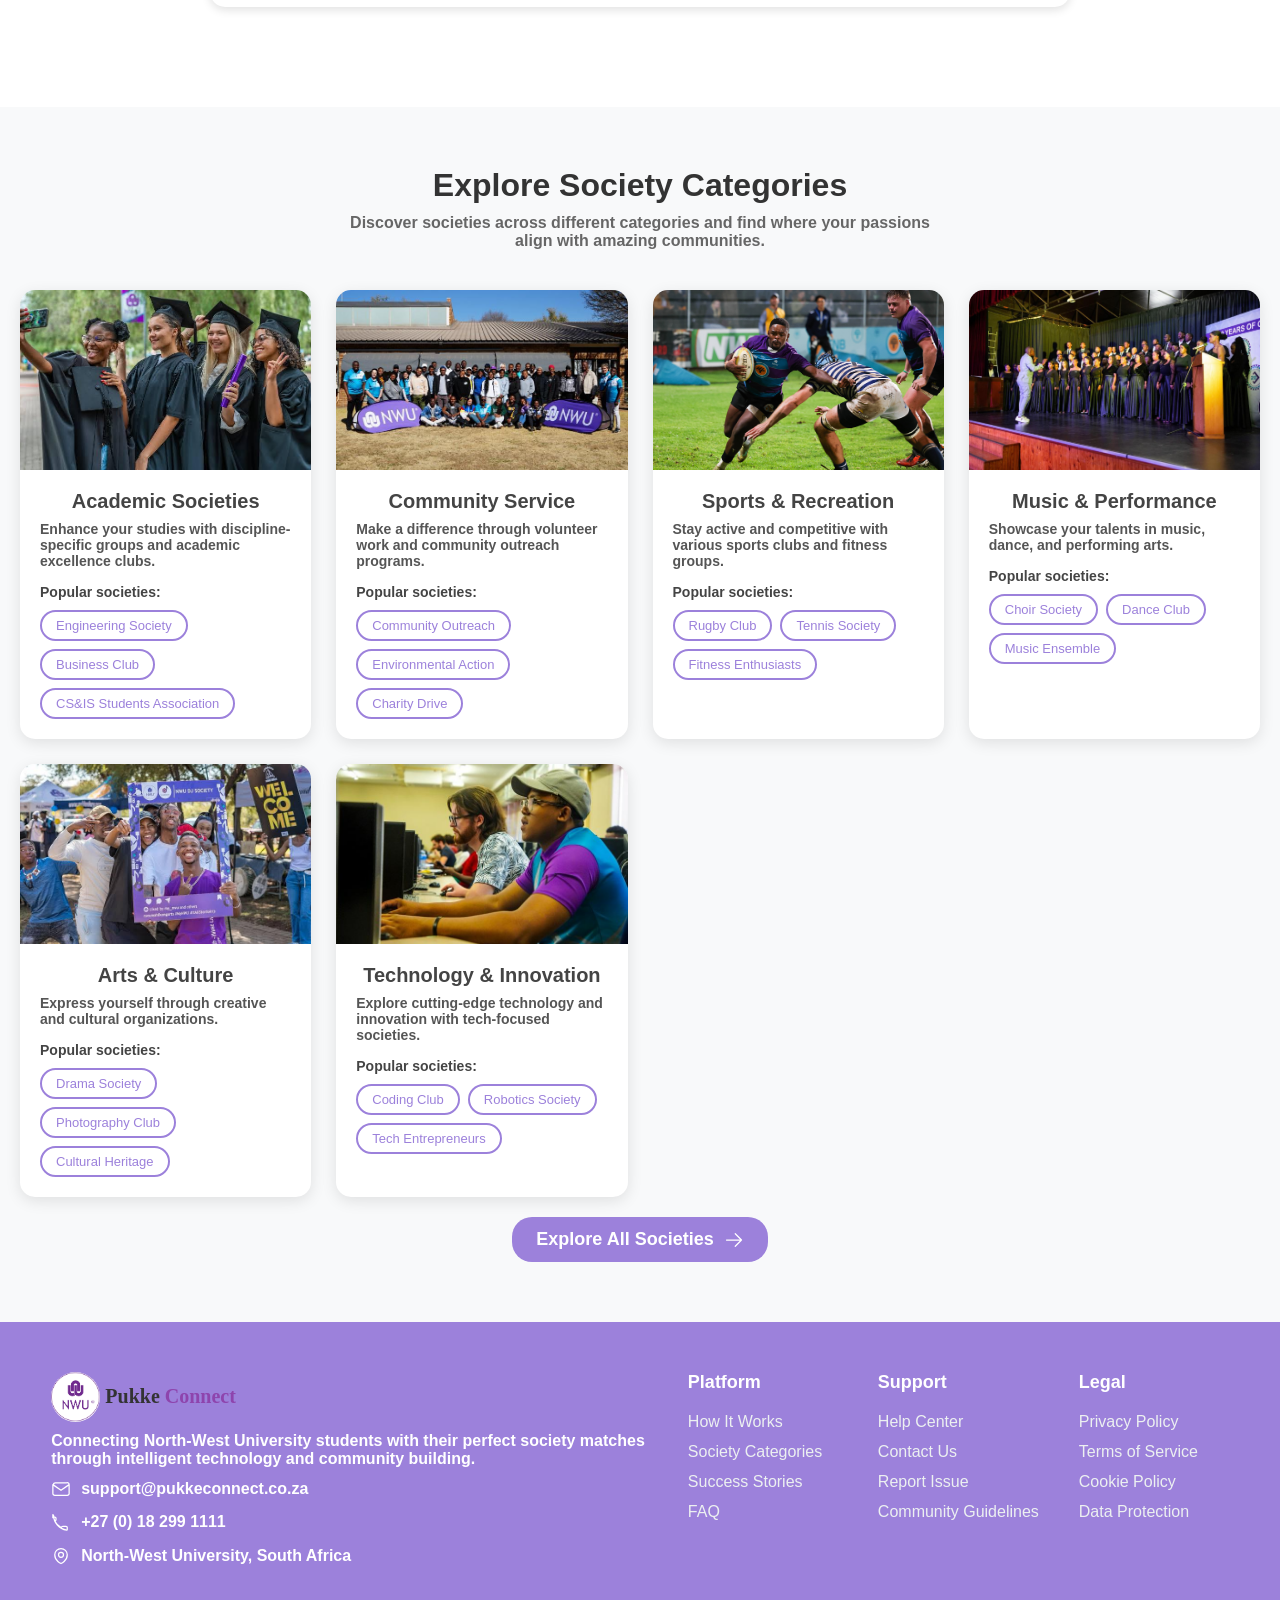
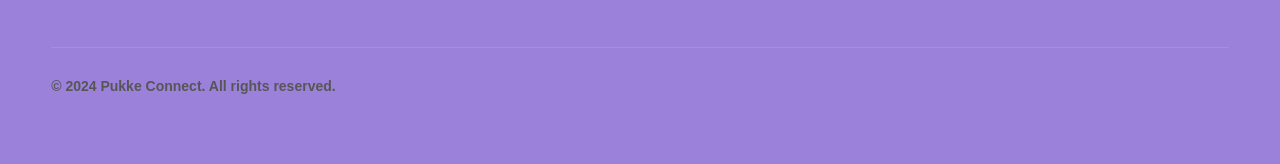
==== commit 14bd7aa4: "Add files via upload" ====
--- a/landingPage.html
+++ b/landingPage.html
@@ -2,6 +2,7 @@
 <html lang="en">
 <head>
   <meta charset="UTF-8">
+  <meta name="viewport" content="width=device-width, initial-scale=1.0">
   <title>Pukke Connect</title>
   <link rel="stylesheet" href="landingPage.css">
   <script defer src="script.js"></script>
@@ -198,11 +199,12 @@
     <!--ABOUT US SECTION-->
     <section id="about-us">
         <h2>About Us</h2>
-        
-        <p>
-            We are a web-based application that intelligently connects NWU students with the right societies using:
-        </p>
-
+        <div class="about-p3">
+            <p3>
+                We are a web-based application that intelligently connects NWU students with the right societies using:
+            </p3>
+        </div>
+        
         <div class="cards-list">
         <div class="card">
             <div class="icon-wrapper">
@@ -250,7 +252,7 @@
         <div class="categories-container">
             <!-- Academic Societies -->
             <div class="category-card">
-                <img src="https://images.unsplash.com/photo-1434030216411-0b793f4b4173?ixlib=rb-1.2.1&auto=format&fit=crop&w=500&q=80" alt="Academic Societies" class="category-image">
+                <img src="Academics.jpg" alt="Academic Societies" class="category-image">
                 <div class="category-content">
                     <h2>Academic Societies</h2>
                     <p>Enhance your studies with discipline-specific groups and academic excellence clubs.</p>
@@ -259,14 +261,14 @@
                     <ul class="popular-societies">
                         <li>Engineering Society</li>
                         <li>Business Club</li>
-                        <li>Medical Students Association</li>
+                        <li>CS&IS Students Association</li>
                     </ul>
                 </div>
             </div>
             
             <!-- Community Service -->
             <div class="category-card">
-                <img src="https://images.unsplash.com/photo-1521791136064-7986c2920216?ixlib=rb-1.2.1&auto=format&fit=crop&w=500&q=60" alt="Community Service" class="category-image">
+                <img src="Community Service.jpg" alt="Community Service" class="category-image">
                 <div class="category-content">
                     <h2>Community Service</h2>
                     <p>Make a difference through volunteer work and community outreach programs.</p>
@@ -282,7 +284,7 @@
             
             <!-- Sports & Recreation -->
             <div class="category-card">
-                <img src="https://images.unsplash.com/photo-1547347298-4074fc3086f0?ixlib=rb-1.2.1&auto=format&fit=crop&w=500&q=60" alt="Sports & Recreation" class="category-image">
+                <img src="Sports.png" alt="Sports & Recreation" class="category-image">
                 <div class="category-content">
                     <h2>Sports & Recreation</h2>
                     <p>Stay active and competitive with various sports clubs and fitness groups.</p>
@@ -298,7 +300,7 @@
             
             <!-- Music & Performance -->
             <div class="category-card">
-                <img src="https://images.unsplash.com/photo-1511671782779-c97d3d27a1d4?ixlib=rb-1.2.1&auto=format&fit=crop&w=500&q=60" alt="Music & Performance" class="category-image">
+                <img src="Music.jpeg" alt="Music & Performance" class="category-image">
                 <div class="category-content">
                     <h2>Music & Performance</h2>
                     <p>Showcase your talents in music, dance, and performing arts.</p>
@@ -314,7 +316,7 @@
             
             <!-- Arts & Culture -->
             <div class="category-card">
-                <img src="https://images.unsplash.com/photo-1460661419201-fd4cecdf8a8b?ixlib=rb-1.2.1&auto=format&fit=crop&w=500&q=60" alt="Arts & Culture" class="category-image">
+                <img src="Arts.jpeg" alt="Arts & Culture" class="category-image">
                 <div class="category-content">
                     <h2>Arts & Culture</h2>
                     <p>Express yourself through creative and cultural organizations.</p>
@@ -330,7 +332,7 @@
             
             <!-- Technology & Innovation -->
             <div class="category-card">
-                <img src="https://images.unsplash.com/photo-1518770660439-4636190af475?ixlib=rb-1.2.1&auto=format&fit=crop&w=500&q=60" alt="Technology & Innovation" class="category-image">
+                <img src="Tech.jpg" alt="Technology & Innovation" class="category-image">
                 <div class="category-content">
                     <h2>Technology & Innovation</h2>
                     <p>Explore cutting-edge technology and innovation with tech-focused societies.</p>
--- a/landingPage.css
+++ b/landingPage.css
@@ -56,6 +56,7 @@
   margin: 0 1rem;
   color: #444;
   text-decoration: none;
+  text-align:center;
 }
 nav.nav-links {
     display: flex;
@@ -109,72 +110,8 @@
 .hamburger-icon {
   width: 28px;
   height: 28px;
-}
-
-/* Mobile view adjustments */
-@media (max-width: 768px) {
-    @media (max-width: 768px) {
-    nav {
-        display: none;
-        position: absolute;
-        top: 100%;
-        left: 0;
-        width: 100%;
-        background-color: white;
-        flex-direction: column;
-        padding: 1rem;
-        box-shadow: 0 4px 6px rgba(0, 0, 0, 0.1);
-    }
-
-    nav.active {
-        display: flex;
-    }
-
-    nav a {
-        padding: 0.5rem 1rem;
-        border-bottom: 1px solid #eee;
-    }
-
-    .auth-links {
-        display: none;
-    }
-
-    .menu-toggle {
-        display: block;
-    }
-}
-
-
-  nav {
-    display: none; /* Hide main nav links */
-  }
-
-  #signInBtn,
-  #joinNowBtn {
-    display: none; /* Hide sign in and join now */
-  }
-
-  .menu-toggle {
-    display: inline-flex; /* Show hamburger icon */
-    align-items: center;
-    justify-content: center;
-  }
-}
-/* For larger screens */
-@media (min-width: 769px) {
-    .menu-toggle {
-        display: none;
-    }
-    
-    nav {
-        display: flex;
-    }
-    
-    .auth-links {
-        display: flex;
-    }
-}
-
+  color: black;
+}
 
 /*End Of Nav Bar */
 
@@ -229,7 +166,7 @@
   max-width: 600px;
   margin: 0 auto 1.5rem;
   color: #ffffff;
-  font-size:24px;
+  font-size:30px;
 }
 
 .stats span {
@@ -269,7 +206,9 @@
   background: none;
   color: #ffffff;
 }
-
+option {
+    color: black;
+}
 .campus-trust {
   margin-top: 2rem;
 }
@@ -277,11 +216,11 @@
 .campuses span {
   margin: 0 0.5rem;
   font-weight: 600;
-  color: #1a3473;
+  color: #2e3a4e;
 }
 
 .campuses .active {
-  color: #1a3473;
+  color: #2e3a4e;
 }
 
 /* ===== Modal Styling ===== */
@@ -342,6 +281,7 @@
   background: #eee;
   border-radius: 5px;
   font-weight:600;
+  color:black;
 }
 
 .tab.active {
@@ -473,7 +413,16 @@
   max-width: 900px;
   margin: auto;
 }
-
+.about-p3{
+    text-align:center;
+    margin-bottom:20px;
+}
+p3{
+    color: #666;
+    font-size: 16px;
+    max-width: 600px;
+    font-weight:600;
+}
 #about-us h2 {
   text-align: center;
   font-weight: bold;
@@ -489,7 +438,7 @@
   color:#565657;
 }
 #about-us p {
-  font-size: 1.1rem;
+  font-size:14px;
   line-height: 1.6;
   max-width: 700px;
   margin: 0 auto 40px;
@@ -508,7 +457,7 @@
   background: #fff;
   box-shadow: 0 3px 10px rgba(0,0,0,0.12);
   border-radius: 15px;
-  padding: 25px 20px;
+  padding: 20px 20px;
   flex: 1 1 280px;
   text-align: center;
   transition: box-shadow 0.3s ease;
@@ -631,7 +580,7 @@
 .category-content h2 {
   font-size: 20px;
   font-weight: bold;
-  color: #9c81db;
+  color: #444;
   margin-bottom: 8px;
 }
 
@@ -842,7 +791,78 @@
   color: #8e44ad;
 }
        
-        
+ /*Mobile Responsiveness */
+ /* Mobile view adjustments */
+@media (max-width: 768px) {
+   
+    nav {
+        display: none;
+        position: absolute;
+        top: 100%;
+        left: 0;
+        width: 100%;
+        background-color: white;
+        flex-direction: column;
+        padding: 1rem;
+        box-shadow: 0 4px 6px rgba(0, 0, 0, 0.1);
+    }
+
+    nav.active {
+        display: flex;
+    }
+
+    nav a {
+        padding: 0.5rem 1rem;
+    }
+
+    .auth-links {
+        display: none;
+    }
+
+    .menu-toggle {
+        display: block;
+    }
+
+    .hero h1 {
+        font-size: 40px!important;
+    }
+    .subtext {
+        max-width: 600px;
+        margin: 0 auto 1.5rem;
+        color: #ffffff;
+        font-size: 20px!important;
+    }
+    nav {
+        display: none; /* Hide main nav links */
+    }
+
+    #signInBtn,
+    #joinNowBtn {
+        display: none; /* Hide sign in and join now */
+    }
+
+    .menu-toggle {
+        display: inline-flex; /* Show hamburger icon */
+        align-items: center;
+        justify-content: center;
+    }
+    
+}
+
+/* For larger screens */
+@media (min-width: 769px) {
+    .menu-toggle {
+        display: none;
+    }
+    
+    nav {
+        display: flex;
+    }
+    
+    .auth-links {
+        display: flex;
+    }
+}       
         
         
         
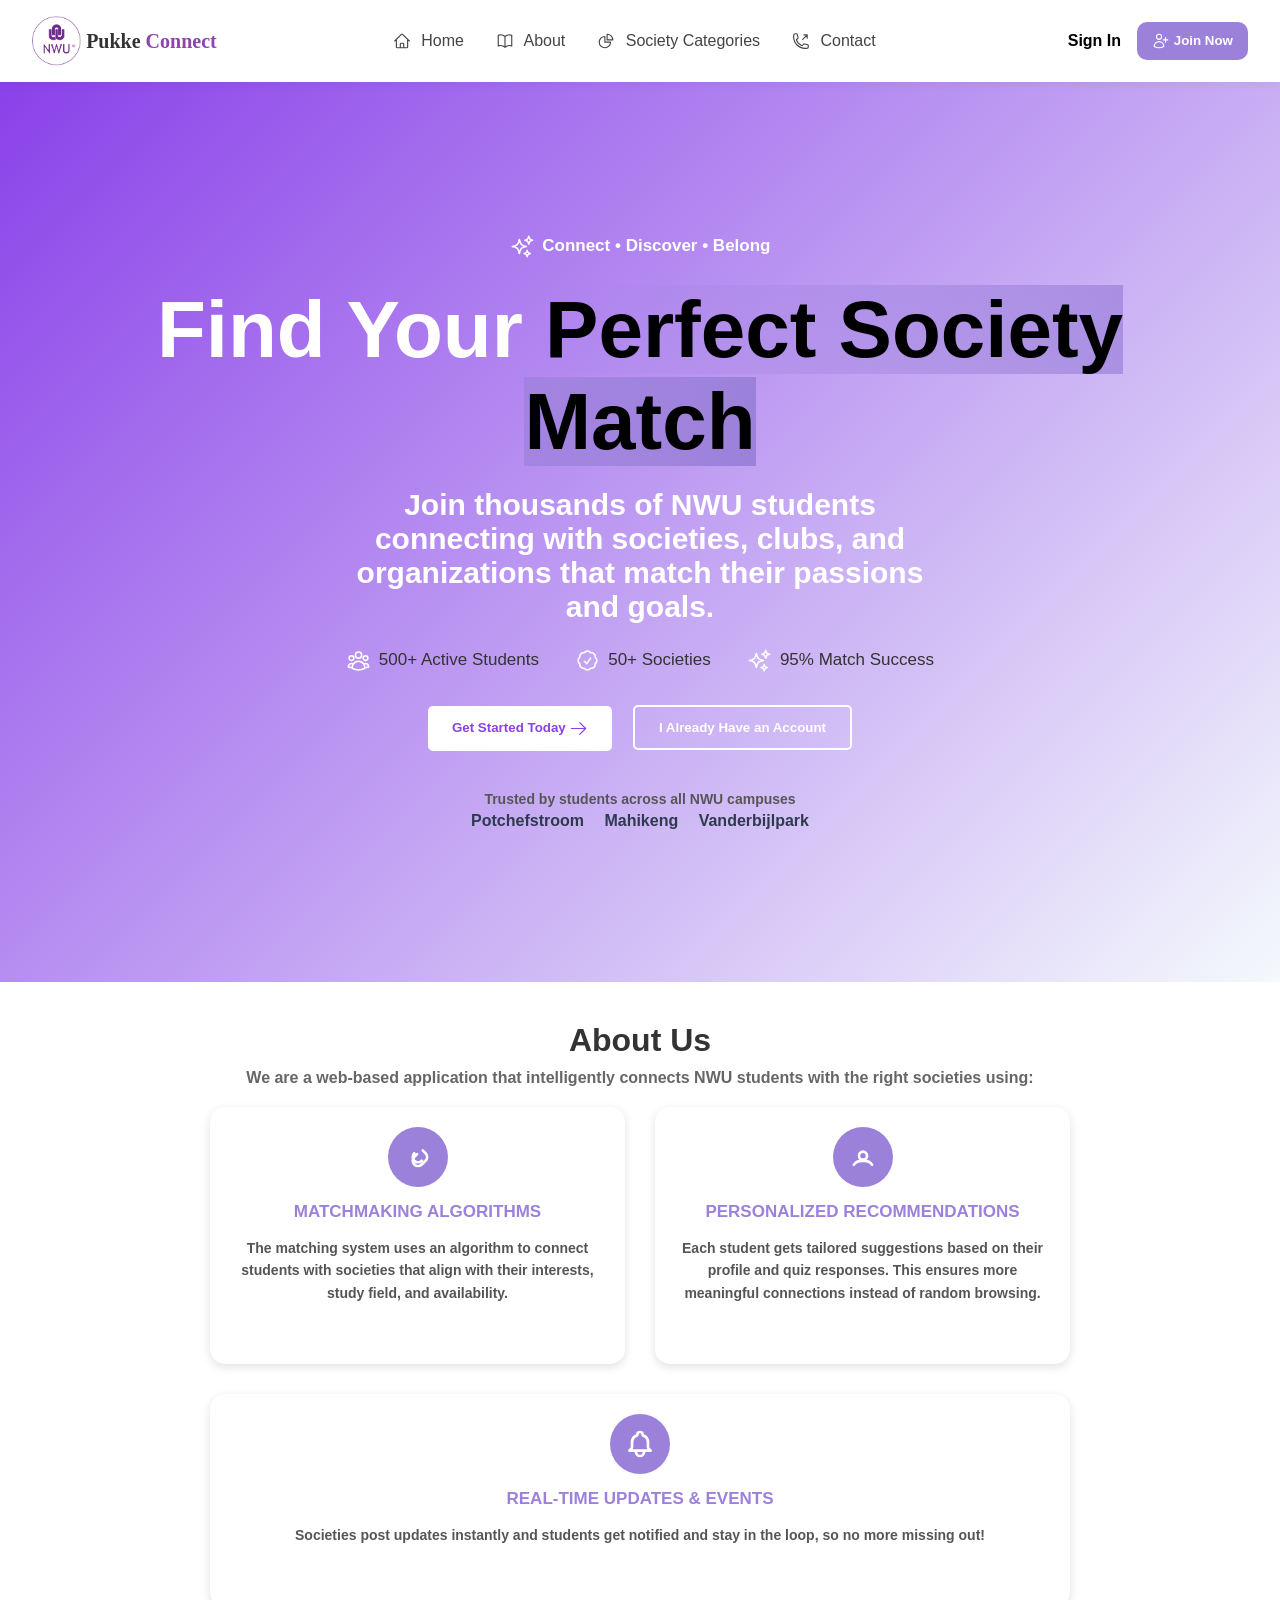
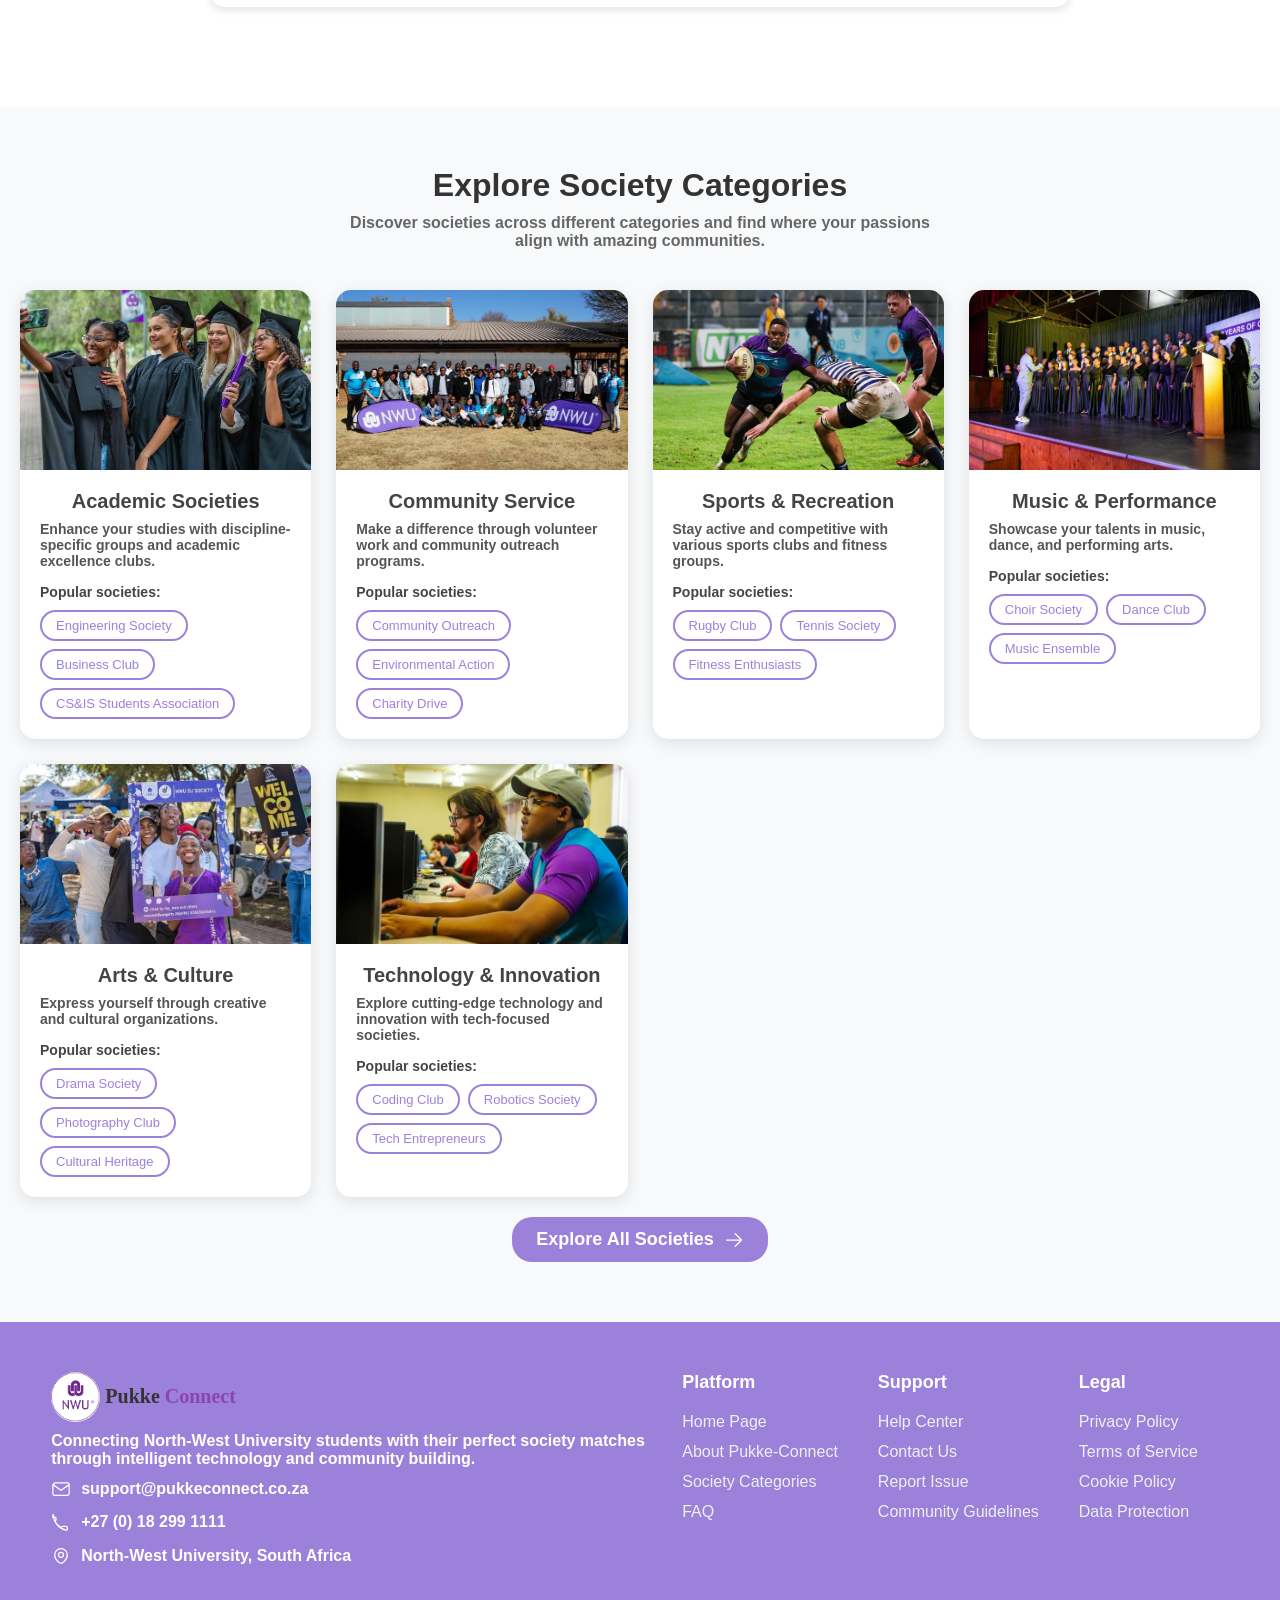
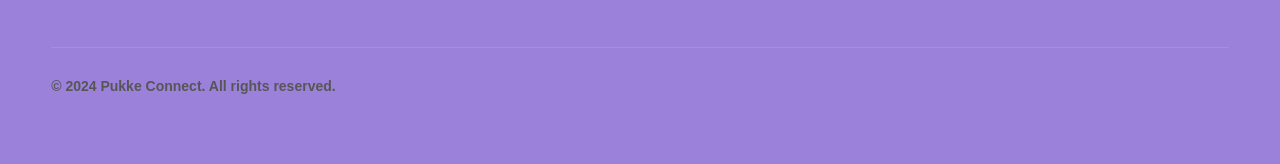
==== commit f031e808: "Add files via upload" ====
--- a/landingPage.html
+++ b/landingPage.html
@@ -20,11 +20,48 @@
     </div>
 
     <nav>
-        <a href="#hero">Home</a>
-        <a href="#about-us">About Us</a>
-        <a href="#societies-section">Societies</a>
-        <a href="#footer">Contact</a>
+        <a href="#hero" class="nav-item">
+            <span class="toggle-icon">
+            <!-- home icon svg -->
+            <svg xmlns="http://www.w3.org/2000/svg" fill="none" viewBox="0 0 24 24" stroke-width="1.5" stroke="currentColor">
+                <path stroke-linecap="round" stroke-linejoin="round" d="m2.25 12 8.954-8.955c.44-.439 1.152-.439 1.591 0L21.75 12M4.5 9.75v10.125c0 .621.504 1.125 1.125 1.125H9.75v-4.875c0-.621.504-1.125 1.125-1.125h2.25c.621 0 1.125.504 1.125 1.125V21h4.125c.621 0 1.125-.504 1.125-1.125V9.75M8.25 21h8.25" />
+            </svg>
+            </span>
+            Home
+        </a>
+
+        <a href="#about-us" class="nav-item">
+            <span class="toggle-icon">
+            <!-- about icon svg -->
+            <svg xmlns="http://www.w3.org/2000/svg" fill="none" viewBox="0 0 24 24" stroke-width="1.5" stroke="currentColor">
+                <path stroke-linecap="round" stroke-linejoin="round" d="M12 6.042A8.967 8.967 0 0 0 6 3.75c-1.052 0-2.062.18-3 .512v14.25A8.987 8.987 0 0 1 6 18c2.305 0 4.408.867 6 2.292m0-14.25a8.966 8.966 0 0 1 6-2.292c1.052 0 2.062.18 3 .512v14.25A8.987 8.987 0 0 0 18 18a8.967 8.967 0 0 0-6 2.292m0-14.25v14.25" />
+            </svg>
+            </span>
+            About
+        </a>
+
+        <a href="#societies-section" class="nav-item">
+            <span class="toggle-icon">
+            <!-- society icon svg -->
+            <svg xmlns="http://www.w3.org/2000/svg" fill="none" viewBox="0 0 24 24" stroke-width="1.5" stroke="currentColor">
+                <path stroke-linecap="round" stroke-linejoin="round" d="M10.5 6a7.5 7.5 0 1 0 7.5 7.5h-7.5V6Z" />
+                <path stroke-linecap="round" stroke-linejoin="round" d="M13.5 10.5H21A7.5 7.5 0 0 0 13.5 3v7.5Z" />
+            </svg>
+            </span>
+            Society Categories
+        </a>
+
+        <a href="#footer" class="nav-item">
+            <span class="toggle-icon">
+            <!-- contact icon svg -->
+            <svg xmlns="http://www.w3.org/2000/svg" fill="none" viewBox="0 0 24 24" stroke-width="1.5" stroke="currentColor">
+                <path stroke-linecap="round" stroke-linejoin="round" d="M20.25 3.75v4.5m0-4.5h-4.5m4.5 0-6 6m3 12c-8.284 0-15-6.716-15-15V4.5A2.25 2.25 0 0 1 4.5 2.25h1.372c.516 0 .966.351 1.091.852l1.106 4.423c.11.44-.054.902-.417 1.173l-1.293.97a1.062 1.062 0 0 0-.38 1.21 12.035 12.035 0 0 0 7.143 7.143c.441.162.928-.004 1.21-.38l.97-1.293a1.125 1.125 0 0 1 1.173-.417l4.423 1.106c.5.125.852.575.852 1.091V19.5a2.25 2.25 0 0 1-2.25 2.25h-2.25Z" />
+            </svg>
+            </span>
+            Contact
+        </a>
     </nav>
+
 
     <div class="auth-links">
         <a href="#" id="signInBtn">Sign In</a>
@@ -110,13 +147,13 @@
       <!-- Student Form -->
       <form id="studentForm" class="form-section active">
         <p>First Name</p>
-        <input type="text" placeholder="Kamogelo" required>
+        <input type="text" placeholder="You" required>
         <p>Last Name</p>
         <input type="text" placeholder="Sikhosana" required>
         <p>NWU Email</p>
-        <input type="email" placeholder="kamo.sikhosana@mynwu.ac.za" required>
+        <input type="email" placeholder="you@mynwu.ac.za" required>
         <p>Student Number</p>
-        <input type="text" placeholder="123456" required>
+        <input type="text" placeholder="12345678" required>
         <p>Field of Study</p>
         <select required>
           <option disabled selected>Select your field</option>
@@ -414,10 +451,11 @@
                 <div class="links-column">
                     <h3>Platform</h3>
                     <ul>
-                        <li><a href="#">How It Works</a></li>
-                        <li><a href="#">Society Categories</a></li>
-                        <li><a href="#">Success Stories</a></li>
+                        <li><a href="#hero">Home Page</a></li>
+                        <li><a href="#about-us">About Pukke-Connect</a></li>
+                        <li><a href="#societies-section">Society Categories</a></li>
                         <li><a href="#">FAQ</a></li>
+                    
                     </ul>
                 </div>
                 
--- a/landingPage.css
+++ b/landingPage.css
@@ -148,6 +148,19 @@
 }
 
 /* ICONS STYLING */
+.toggle-icon {
+  display: inline-flex;
+  margin-right: 6px; 
+  width: 18px;       
+  height: 18px;
+  vertical-align: middle
+}
+
+.toggle-icon svg {
+  width: 100%;
+  height: 100%;
+  stroke-width: 1.5;
+}
 .home-icon svg {
   width: 25px;   
   height: 25px;
